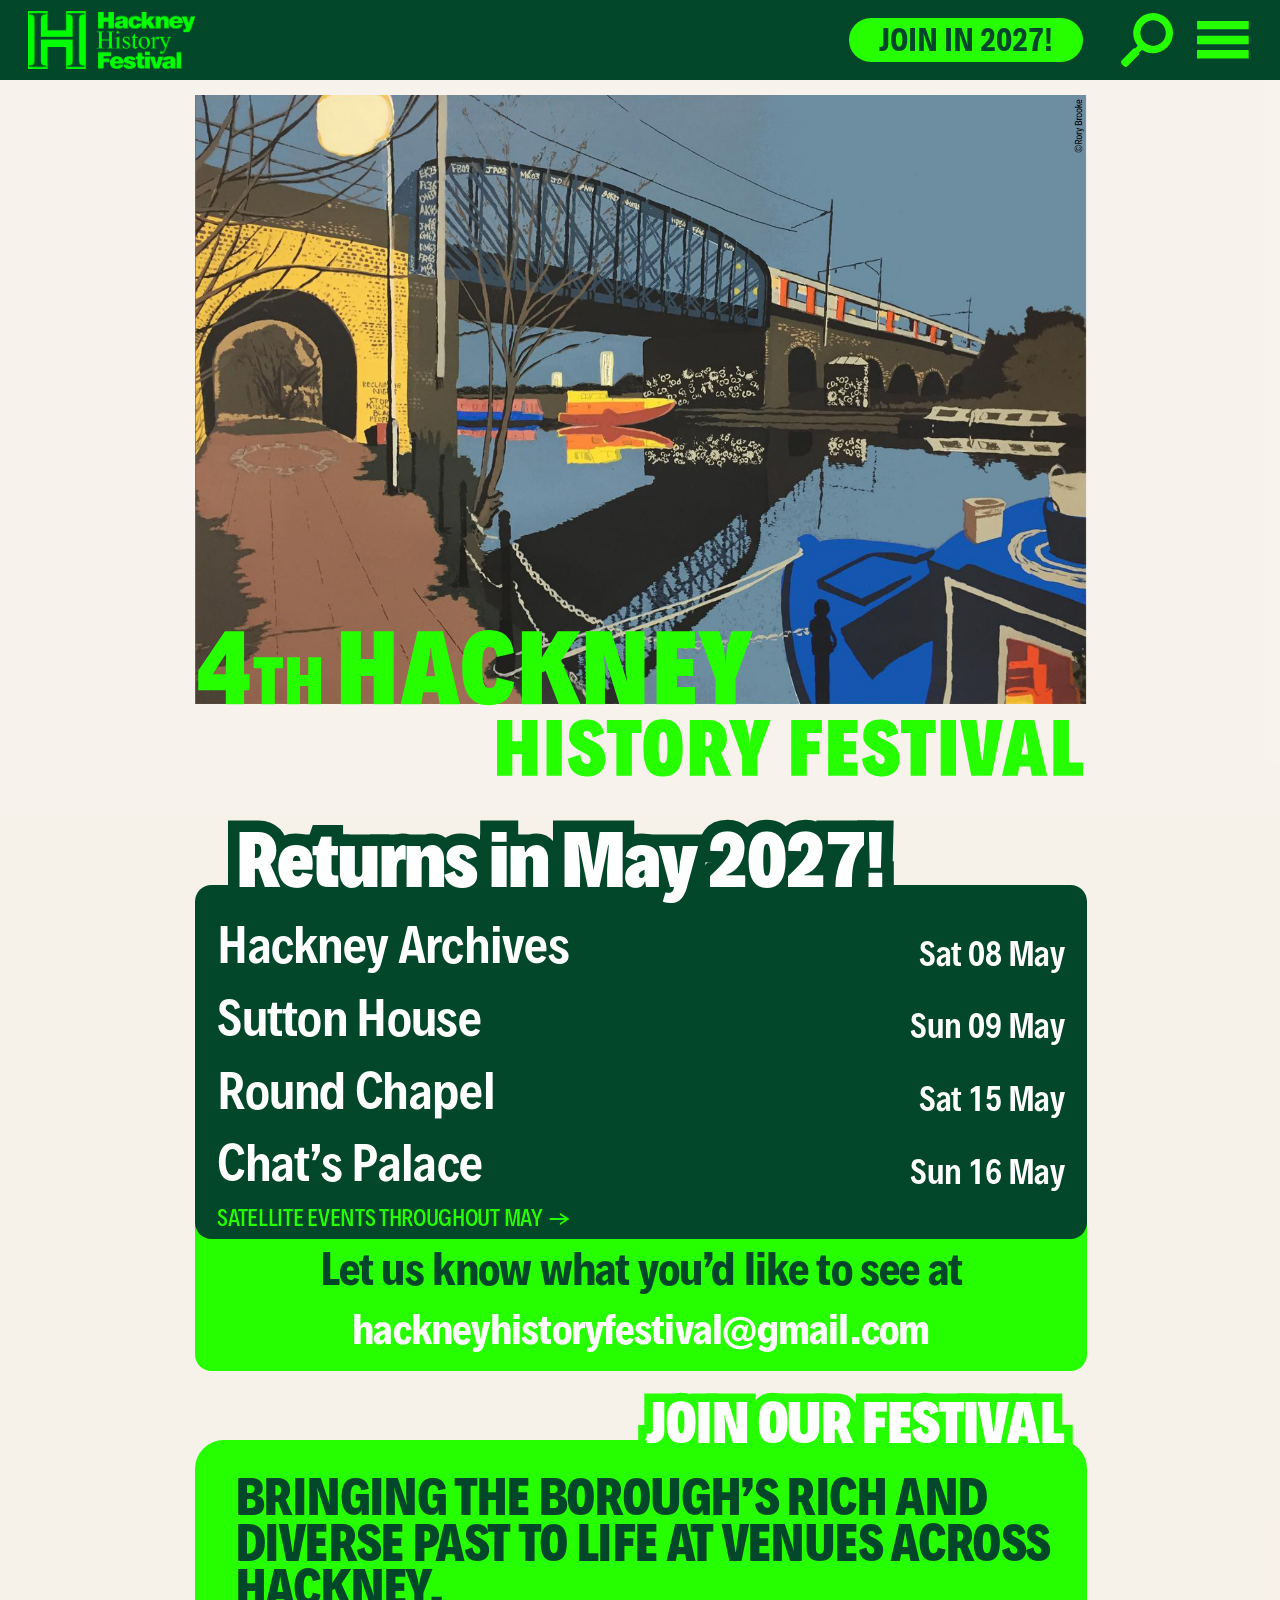
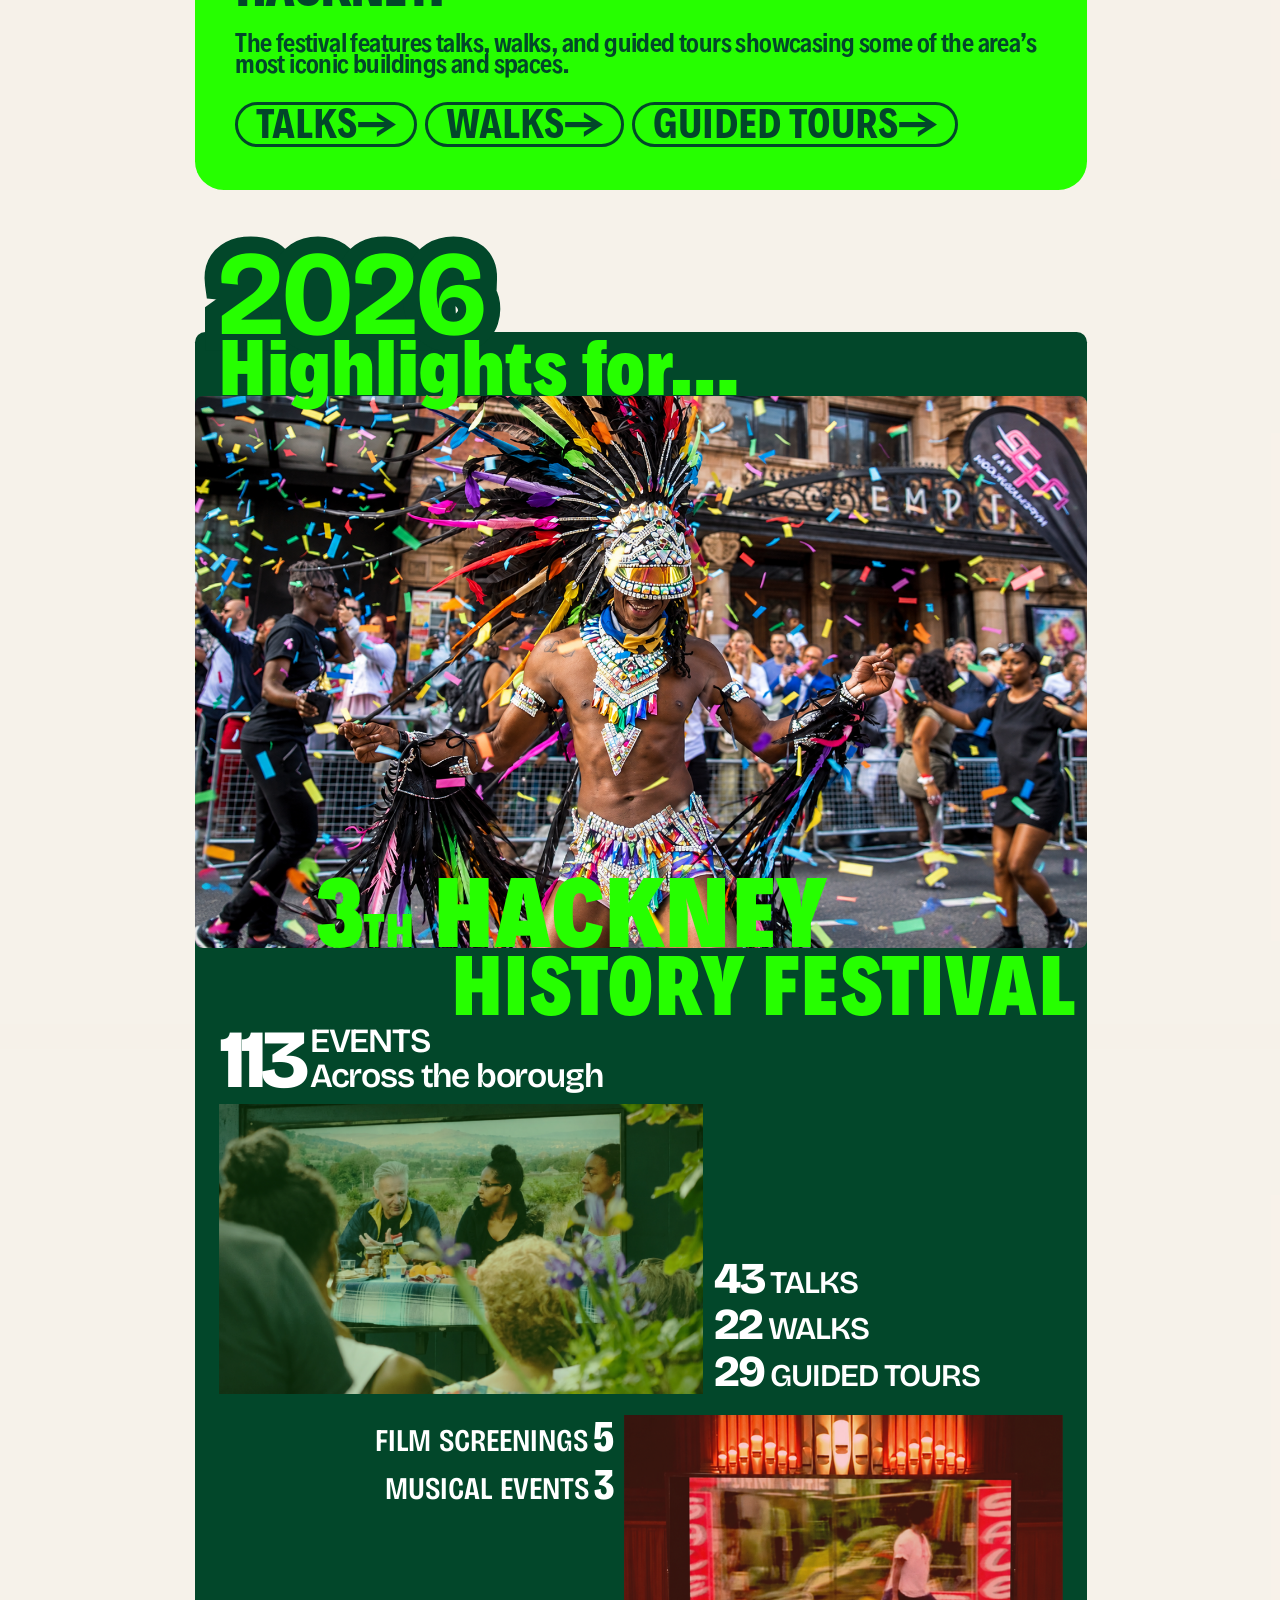
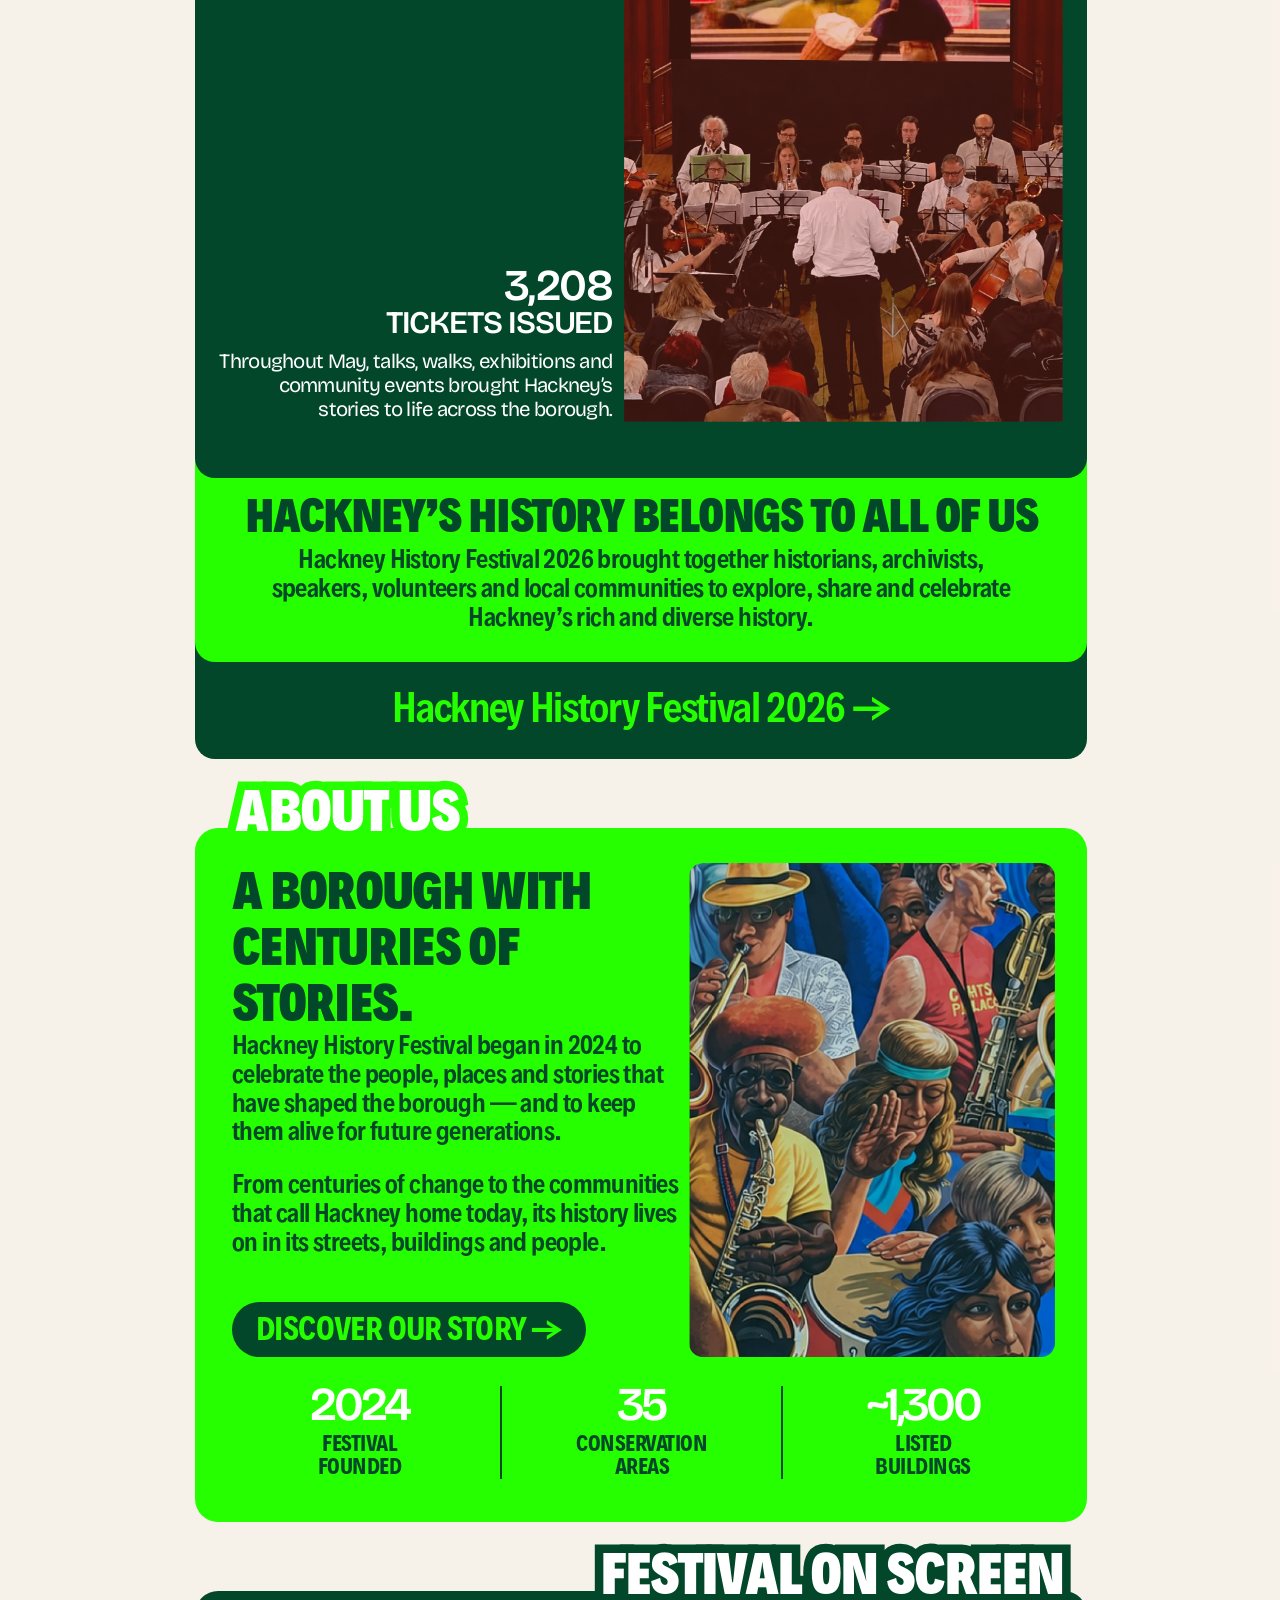
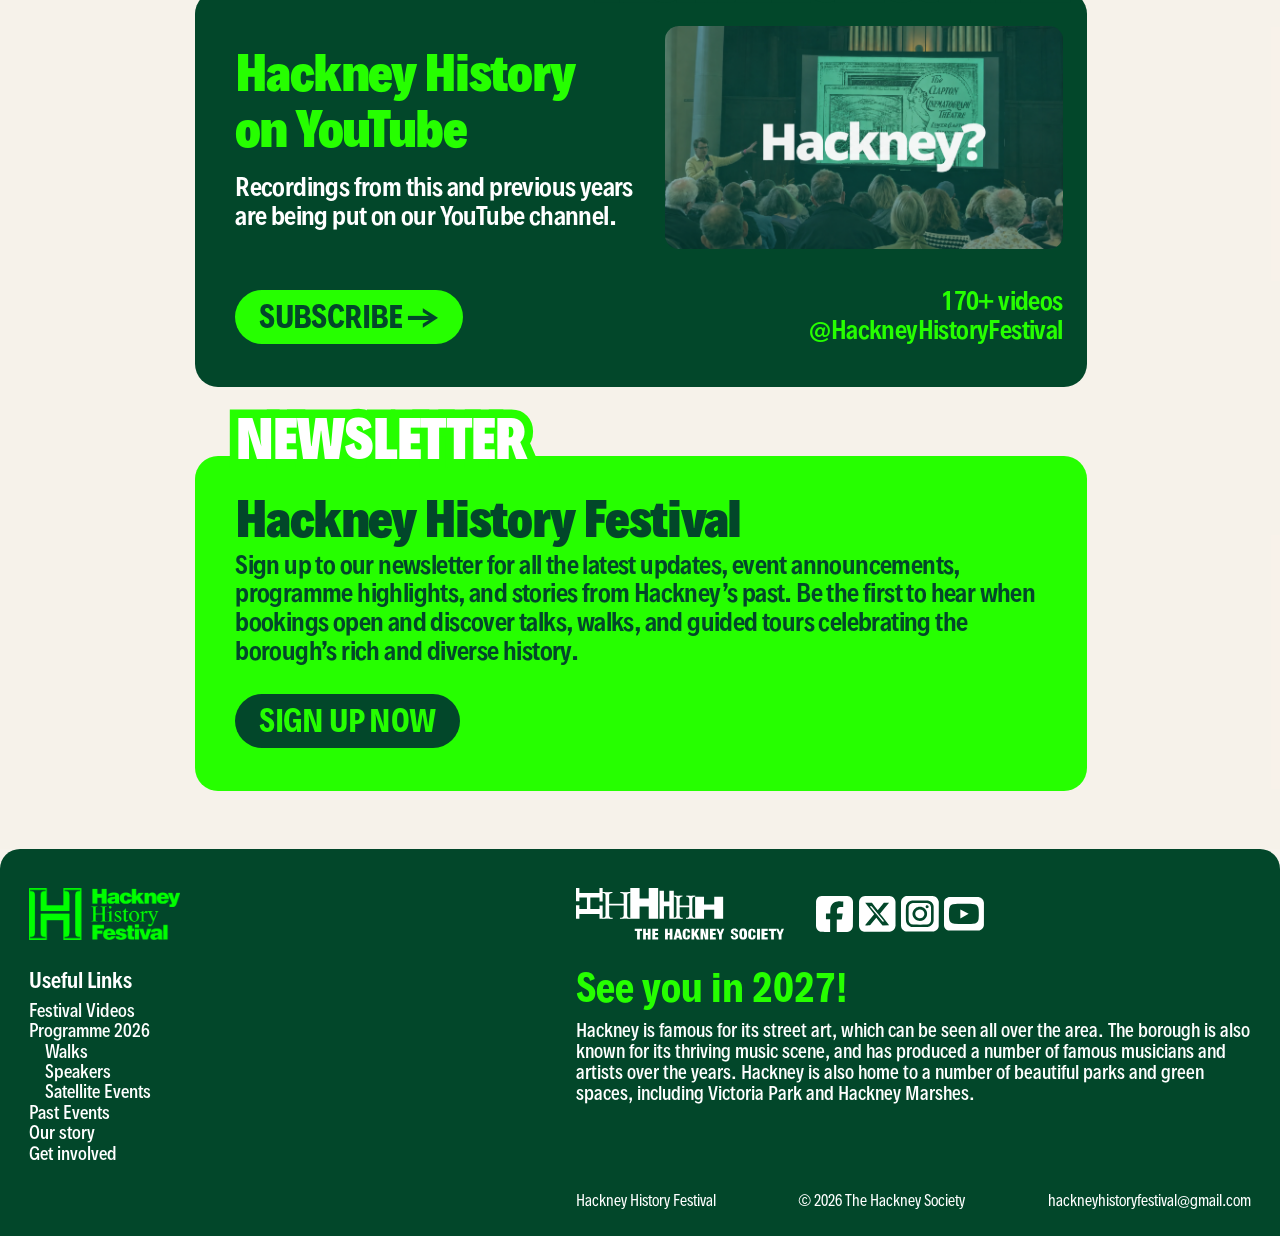
==== page/index.html @ 5101a06c "web" ====
<!doctype html>
<html lang="en-GB">
  <head>
    <meta charset="UTF-8">
    <meta name="viewport" content="width=device-width, initial-scale=1.0">
    <link rel="icon" type="image/png" href="../icon/LOGO.png?v=1">
    <meta name="description" content="The Hackney History Festival.">
    <title>Hackney History Festival</title>
    <link rel="stylesheet" href="../css/fonts.css">
    <link rel="stylesheet" href="index.css">
    <script src="index.js" defer></script>
  </head>
  <body class="home-page">
    <a class="skip-link" href="#main-content">Skip to main content</a>

    <div class="site-shell">
      <header class="site-header" aria-label="Site header">
        <a class="brand" href="index.html" aria-label="Hackney History Festival home">
          <img
            src="../icon/History-festival.png"
            width="1447"
            height="501"
            alt="Hackney History Festival"
          >
        </a>

        <div class="header-actions">
          <button class="join-button" type="button">JOIN IN 2027!</button>

          <button
            class="icon-button search-button"
            type="button"
            aria-label="Search coming soon"
            disabled
          >
            <img src="../icon/search.svg" width="96" height="99" alt="">
          </button>

          <button
            class="icon-button menu-button"
            type="button"
            aria-label="Open menu"
            aria-controls="menu-panel"
            aria-expanded="false"
            data-open-panel="menu-panel"
          >
            <img
              data-menu-icon
              data-closed-src="../icon/hamburger.svg"
              data-open-src="../icon/close.svg"
              src="../icon/hamburger.svg"
              width="97"
              height="70"
              alt=""
            >
          </button>
        </div>
      </header>

      <main id="main-content">
        <section class="hero" aria-label="4th Hackney History Festival">
          <h1 class="visually-hidden">4th Hackney History Festival</h1>
          <div class="hero-artwork" aria-hidden="true">
            <img
              class="hero-artwork-image"
              src="../img/homepage.png"
              width="1766"
              height="1207"
              alt=""
            >
            <img
              class="hero-artwork-title"
              src="../img/home-hero-title.svg"
              width="1377"
              height="228"
              alt=""
            >
          </div>
        </section>

        <section class="festival-dates" aria-labelledby="festival-dates-heading">
          <h2 class="festival-dates-heading content-card" id="festival-dates-heading">
            <span class="festival-type-layer">
              <span class="festival-type-outline" aria-hidden="true">Returns in May 2027!</span>
              <span class="festival-type-foreground">Returns in May 2027!</span>
            </span>
          </h2>

          <div class="festival-dates-panel content-card">
            <div class="festival-dates-content">
              <div class="festival-date-row">
                <h3>Hackney Archives</h3>
                <time datetime="2027-05-08">Sat 08 May</time>
              </div>
              <div class="festival-date-row">
                <h3>Sutton House</h3>
                <time datetime="2027-05-09">Sun 09 May</time>
              </div>
              <div class="festival-date-row">
                <h3>Round Chapel</h3>
                <time datetime="2027-05-15">Sat 15 May</time>
              </div>
              <div class="festival-date-row">
                <h3>Chat’s Palace</h3>
                <time datetime="2027-05-16">Sun 16 May</time>
              </div>
              <p class="festival-satellite-events">
                <span>SATELLITE EVENTS THROUGHOUT MAY</span>
                <span aria-hidden="true">→</span>
              </p>
            </div>
          </div>
        </section>

        <section class="contact-section" aria-label="Contact the festival team">
          <div class="contact-card content-card">
            <p class="contact-card-message">Let us know what you’d like to see at</p>
            <a class="contact-card-email" href="mailto:hackneyhistoryfestival@gmail.com">
              hackneyhistoryfestival@gmail.com
            </a>
          </div>

          <section class="join-festival" aria-labelledby="join-festival-heading">
            <div class="join-festival-card content-card">
              <h2 class="join-festival-tab" id="join-festival-heading">JOIN OUR FESTIVAL</h2>

              <div class="join-festival-content">
                <p class="join-festival-headline">
                  Bringing the borough’s rich and diverse past to life at venues across Hackney.
                </p>
                <p class="join-festival-copy">
                  The festival features talks, walks, and guided tours showcasing some of the area’s most iconic buildings and spaces.
                </p>
                <nav class="join-festival-actions" aria-label="Festival activities">
                  <a href="#festival-dates-heading">Talks <span aria-hidden="true">→</span></a>
                  <a href="#festival-dates-heading">Walks <span aria-hidden="true">→</span></a>
                  <a href="#festival-dates-heading">Guided tours <span aria-hidden="true">→</span></a>
                </nav>
              </div>
            </div>
          </section>

          <div class="hhf-2026-surface content-card" id="festival-2026-highlights">
            <div class="hhf-2026-composition">
              <div class="hhf-2026-heading" aria-label="2026 Highlights for…">
                <p class="hhf-2026-year">
                  <span class="hhf-2026-year-outline" aria-hidden="true">2026</span>
                  <span class="hhf-2026-year-fill">2026</span>
                </p>
                <p class="hhf-2026-kicker">Highlights for…</p>
              </div>

              <figure class="hhf-2026-figure">
                <img
                  class="hhf-2026-image"
                  src="../img/HHF2026img.png"
                  width="1594"
                  height="987"
                  alt="Carnival performer at the 2026 Hackney History Festival"
                >
                <figcaption class="hhf-2026-festival-title">
                  <span class="hhf-2026-festival-line-one">3<sup>TH</sup> HACKNEY</span>
                  <span class="hhf-2026-festival-line-two">HISTORY FESTIVAL</span>
                </figcaption>
              </figure>
            </div>
          </div>
        </section>

        <section class="festival-recap" aria-label="2026 festival recap">
          <div class="recap-frame">
            <div class="recap-panel">
              <div class="recap-overview" aria-label="113 events across the borough">
                <p class="recap-event-count">113</p>
                <div class="recap-overview-copy">
                  <p>EVENTS</p>
                  <p>Across the borough</p>
                </div>
              </div>

              <div class="recap-landscape-layout">
                <figure class="recap-photo recap-photo--landscape">
                  <img
                    src="../img/evnet202601.png"
                    width="1472"
                    height="883"
                    alt="People gathered around a table during the 2026 Hackney History Festival"
                  >
                </figure>

                <div class="recap-programme-stats" aria-label="2026 programme statistics">
                  <p class="recap-programme-stat"><span class="recap-stat-number">43</span> <span class="recap-stat-label">TALKS</span></p>
                  <p class="recap-programme-stat"><span class="recap-stat-number">22</span> <span class="recap-stat-label">WALKS</span></p>
                  <p class="recap-programme-stat"><span class="recap-stat-number">29</span> <span class="recap-stat-label">GUIDED TOURS</span></p>
                </div>
              </div>

              <div class="recap-portrait-layout">
                <div class="recap-portrait-aside">
                  <div class="recap-media-stats" aria-label="2026 film and music statistics">
                    <p><span class="recap-stat-label">FILM SCREENINGS</span><span class="recap-stat-number">5</span> </p>
                    <p><span class="recap-stat-label">MUSICAL EVENTS</span><span class="recap-stat-number">3</span> </p>
                  </div>

                  <div class="recap-portrait-details">
                    <div class="recap-ticket-stat" aria-label="3,208 tickets issued">
                      <p class="recap-ticket-count">3,208</p>
                      <p class="recap-ticket-label">TICKETS ISSUED</p>
                    </div>
                    <p class="recap-side-copy">
                      Throughout May, talks, walks, exhibitions and community events brought Hackney’s
                      stories to life across the borough.
                    </p>
                  </div>
                </div>

                <figure class="recap-photo recap-photo--portrait">
                  <img
                    src="../img/evnet202602.png"
                    width="1406"
                    height="1941"
                    alt="Musicians performing beneath a projected film during the 2026 festival"
                  >
                </figure>
              </div>
            </div>

            <div class="recap-copy">
              <p class="recap-signoff">HACKNEY’S HISTORY BELONGS TO ALL OF US</p>
              <p>
                Hackney History Festival 2026 brought together historians, archivists, speakers,
                volunteers and local communities to explore, share and celebrate Hackney’s rich and
                diverse history.
              </p>
            </div>

            <section class="recap-follow-up" aria-label="Learn more about Hackney History Festival 2026">
              <p>Hackney History Festival 2026 <span aria-hidden="true">→</span></p>
            </section>
          </div>
        </section>

        <section class="about-us-section" aria-labelledby="about-us-heading">
          <div class="about-us-card content-card">
            <h2 class="about-us-tab card-tab" id="about-us-heading">
              <span class="about-us-type-layer card-tab-layer">
                <span class="about-us-type-outline card-tab-outline" aria-hidden="true">ABOUT US</span>
                <span class="about-us-type-fill" aria-hidden="true">ABOUT US</span>
                <span class="about-us-type-foreground card-tab-foreground">ABOUT US</span>
              </span>
            </h2>

            <div class="about-us-copy">
              <h3>A borough with<br>centuries of<br>stories.</h3>
              <div class="about-us-description">
                <p>
                  Hackney History Festival began in 2024 to celebrate the people, places and stories
                  that have shaped the borough — and to keep them alive for future generations.
                </p>
                <p>
                  From centuries of change to the communities that call Hackney home today, its
                  history lives on in its streets, buildings and people.
                </p>
              </div>
              <a class="about-us-link" href="our-story.html">
                Discover our story <span aria-hidden="true">→</span>
              </a>
            </div>

            <img
              class="about-us-image"
              src="../img/aboutus.png"
              width="604"
              height="906"
              alt="People and musicians who reflect Hackney's communities"
            >

            <dl class="about-us-stats">
              <div class="about-us-stat">
                <dt>2024</dt>
                <dd>Festival<br>founded</dd>
              </div>
              <div class="about-us-stat">
                <dt>35</dt>
                <dd>Conservation<br>areas</dd>
              </div>
              <div class="about-us-stat">
                <dt>~1,300</dt>
                <dd>Listed<br>buildings</dd>
              </div>
            </dl>
          </div>
        </section>

        <section class="festival-on-screen-section" aria-labelledby="festival-on-screen-heading">
          <div class="festival-on-screen-card content-card">
            <h2 class="festival-on-screen-tab" id="festival-on-screen-heading">
              <span class="festival-on-screen-type-layer">
                <span class="festival-on-screen-type-outline" aria-hidden="true">FESTIVAL ON SCREEN</span>
                <span class="festival-on-screen-type-foreground">FESTIVAL ON SCREEN</span>
              </span>
            </h2>

            <div class="festival-on-screen-copy">
              <h3>Hackney History<br>on YouTube</h3>
              <p>Recordings from this and previous years are being put on our YouTube channel.</p>
            </div>

            <a
              class="festival-on-screen-subscribe"
              href="https://www.youtube.com/@HackneyHistoryFestival"
              target="_blank"
              rel="noopener"
            >SUBSCRIBE <span aria-hidden="true">→</span></a>

            <img
              class="festival-on-screen-image"
              src="../img/youtube.png"
              width="1671"
              height="941"
              alt="Audience watching a Hackney history talk on screen"
            >
            <p class="festival-on-screen-video-count">170+ videos<br>@HackneyHistoryFestival</p>
          </div>
        </section>

        <section class="newsletter-section" aria-labelledby="newsletter-heading">
          <div class="newsletter-card content-card">
            <h2 class="card-tab" id="newsletter-heading">
              <span class="card-tab-layer">
                <span class="card-tab-outline" aria-hidden="true">NEWSLETTER</span>
                <span class="card-tab-foreground">NEWSLETTER</span>
              </span>
            </h2>

            <div class="newsletter-content">
              <h3>Hackney History Festival</h3>
              <p>
                Sign up to our newsletter for all the latest updates, event announcements,
                programme highlights, and stories from Hackney’s past. Be the first to hear when
                bookings open and discover talks, walks, and guided tours celebrating the borough’s
                rich and diverse history.
              </p>
              <button class="newsletter-signup" type="button"><span>sign up now</span></button>
            </div>
          </div>
        </section>
      </main>

      <footer class="site-footer" aria-label="Hackney History Festival footer">
        <div class="site-footer-content">
          <div class="footer-left-column">
            <img
              class="footer-festival-logo"
              src="../icon/History-festival.png"
              width="1447"
              height="501"
              alt="Hackney History Festival"
            >

            <section class="footer-useful-links" aria-labelledby="useful-links-heading">
              <h2 id="useful-links-heading">Useful Links</h2>
              <ul>
                <li class="footer-useful-links__secondary">Festival Videos</li>
                <li class="footer-useful-links__programme">Programme 2026</li>
                <li class="footer-useful-links__nested">Walks</li>
                <li class="footer-useful-links__nested">Speakers</li>
                <li class="footer-useful-links__nested">Satellite Events</li>
                <li class="footer-useful-links__secondary">Past Events</li>
                <li class="footer-useful-links__secondary"><a href="our-story.html">Our story</a></li>
                <li class="footer-useful-links__secondary"><a href="get-involved.html">Get involved</a></li>
              </ul>
            </section>
          </div>

          <div class="footer-main-column">
            <section class="footer-farewell" aria-labelledby="footer-see-you-heading">
              <h2 class="footer-see-you-message" id="footer-see-you-heading">See you in 2027!</h2>

              <p class="footer-description">
                Hackney is famous for its street art, which can be seen all over the area. The borough
                is also known for its thriving music scene, and has produced a number of famous
                musicians and artists over the years. Hackney is also home to a number of beautiful
                parks and green spaces, including Victoria Park and Hackney Marshes.
              </p>
            </section>

            <div class="footer-meta">
              <span>Hackney History Festival</span>
              <span>© 2026 The Hackney Society</span>
              <span>hackneyhistoryfestival@gmail.com</span>
            </div>

            <div class="footer-partners">
              <a href="https://www.hackneysociety.org/" target="_blank" rel="noopener noreferrer">
                <img
                  class="footer-society-logo"
                  src="../icon/hackney-society-logo.svg"
                  width="400"
                  height="100"
                  alt="The Hackney Society"
                >
              </a>

              <ul class="footer-social-links" aria-label="Social media">
                <li><a href="https://www.facebook.com/people/Hackney-History-Festival/61557135024914/" target="_blank" rel="noopener noreferrer"><img src="../icon/facebook.svg" width="75" height="72" alt="Facebook"></a></li>
                <li><a href="https://x.com/HackneyHistFest" target="_blank" rel="noopener noreferrer"><img src="../icon/x.svg" width="77" height="74" alt="X"></a></li>
                <li><a href="https://www.instagram.com/hackneyhistoryfest/" target="_blank" rel="noopener noreferrer"><img src="../icon/instagram.svg" width="77" height="75" alt="Instagram"></a></li>
                <li><a href="https://www.youtube.com/@HackneyHistoryFestival" target="_blank" rel="noopener noreferrer"><img src="../icon/youtube.svg" width="86" height="75" alt="YouTube"></a></li>
              </ul>
            </div>
          </div>
        </div>
      </footer>
    </div>

    <div class="menu-backdrop" aria-hidden="true"></div>

    <nav class="panel menu-panel" id="menu-panel" aria-label="Primary navigation" hidden>
      <div class="menu-navigation">
        <div class="menu-primary-links">
          <button class="menu-section-title" type="button">HISTORY FESTIVAL</button>
          <div class="menu-primary-items">
            <a href="festival-2026.html">Festival 2026</a>
            <div class="menu-programme-links">
              <a href="main-programme.html">Main Programme</a>
              <a href="satellite-events.html">Satellite Events</a>
              <a href="walks.html">Walks</a>
              <a href="speakers.html">Speakers</a>
            </div>
            <button type="button">Festival Videos</button>
            <button type="button">Past Events</button>
          </div>
        </div>

        <div class="menu-secondary-links">
          <a href="our-story.html">OUR STORY</a>
          <a href="get-involved.html">GET INVOLVED</a>
        </div>
      </div>

      <div class="menu-footer">
        <a href="https://www.hackneysociety.org/" target="_blank" rel="noopener noreferrer">
          <img
            class="hackney-society-logo"
            src="../icon/hackney-society-logo.svg"
            width="400"
            height="100"
            alt="The Hackney Society"
          >
        </a>

        <div class="menu-social-links" aria-label="Social media">
          <a class="social-button" href="https://www.facebook.com/people/Hackney-History-Festival/61557135024914/" target="_blank" rel="noopener noreferrer" aria-label="Facebook">
            <img class="social-facebook" src="../icon/facebook.svg" width="75" height="72" alt="">
          </a>
          <a class="social-button" href="https://x.com/HackneyHistFest" target="_blank" rel="noopener noreferrer" aria-label="X">
            <img class="social-x" src="../icon/x.svg" width="77" height="74" alt="">
          </a>
          <a class="social-button" href="https://www.instagram.com/hackneyhistoryfest/" target="_blank" rel="noopener noreferrer" aria-label="Instagram">
            <img class="social-instagram" src="../icon/instagram.svg" width="77" height="75" alt="">
          </a>
          <a class="social-button" href="https://www.youtube.com/@HackneyHistoryFestival" target="_blank" rel="noopener noreferrer" aria-label="YouTube">
            <img class="social-youtube" src="../icon/youtube.svg" width="86" height="75" alt="">
          </a>
        </div>
      </div>
    </nav>
  </body>
</html>
---- css/fonts.css ----
@import url("https://fonts.googleapis.com/css2?family=Bricolage+Grotesque:opsz,wdth,wght@12..96,75..100,200..800&display=swap");

/* Decalotype — SIL Open Font License */
@font-face {
  font-family: "Decalotype";
  src: url("../Decalotype/WEB/Decalotype-Light.woff2") format("woff2");
  font-weight: 300;
  font-style: normal;
  font-display: swap;
}

@font-face {
  font-family: "Decalotype";
  src: url("../Decalotype/WEB/Decalotype-Regular.woff2") format("woff2");
  font-weight: 400;
  font-style: normal;
  font-display: swap;
}

@font-face {
  font-family: "Decalotype";
  src: url("../Decalotype/WEB/Decalotype-Medium.woff2") format("woff2");
  font-weight: 500;
  font-style: normal;
  font-display: swap;
}

@font-face {
  font-family: "Decalotype";
  src: url("../Decalotype/WEB/Decalotype-SemiBold.woff2") format("woff2");
  font-weight: 600;
  font-style: normal;
  font-display: swap;
}

@font-face {
  font-family: "Decalotype";
  src: url("../Decalotype/WEB/Decalotype-Bold.woff2") format("woff2");
  font-weight: 700;
  font-style: normal;
  font-display: swap;
}

@font-face {
  font-family: "Decalotype";
  src: url("../Decalotype/WEB/Decalotype-ExtraBold.woff2") format("woff2");
  font-weight: 800;
  font-style: normal;
  font-display: swap;
}

@font-face {
  font-family: "Decalotype";
  src: url("../Decalotype/WEB/Decalotype-Black.woff2") format("woff2");
  font-weight: 900;
  font-style: normal;
  font-display: swap;
}

@font-face {
  font-family: "Decalotype";
  src: url("../Decalotype/WEB/Decalotype-LightItalic.woff2") format("woff2");
  font-weight: 300;
  font-style: italic;
  font-display: swap;
}

@font-face {
  font-family: "Decalotype";
  src: url("../Decalotype/WEB/Decalotype-Italic.woff2") format("woff2");
  font-weight: 400;
  font-style: italic;
  font-display: swap;
}

@font-face {
  font-family: "Decalotype";
  src: url("../Decalotype/WEB/Decalotype-MediumItalic.woff2") format("woff2");
  font-weight: 500;
  font-style: italic;
  font-display: swap;
}

@font-face {
  font-family: "Decalotype";
  src: url("../Decalotype/WEB/Decalotype-SemiBoldItalic.woff2") format("woff2");
  font-weight: 600;
  font-style: italic;
  font-display: swap;
}

@font-face {
  font-family: "Decalotype";
  src: url("../Decalotype/WEB/Decalotype-BoldItalic.woff2") format("woff2");
  font-weight: 700;
  font-style: italic;
  font-display: swap;
}

@font-face {
  font-family: "Decalotype";
  src: url("../Decalotype/WEB/Decalotype-ExtraBoldItalic.woff2") format("woff2");
  font-weight: 800;
  font-style: italic;
  font-display: swap;
}

@font-face {
  font-family: "Decalotype";
  src: url("../Decalotype/WEB/Decalotype-BlackItalic.woff2") format("woff2");
  font-weight: 900;
  font-style: italic;
  font-display: swap;
}
---- page/index.css ----
/* Foundations */
:root {
  --festival-green: #26ff00;
  --festival-forest: #02472a;
  --page-white: #ffffff;
  --page-canvas: rgb(247 241 232 / 58%);
  --header-height: 80px;
  --header-inline-start: 28px;
  --hero-title-edge-gap: 3px;
  --card-corner-radius: 16.5px;
  /* Canonical values for the reusable feature-card family: Join, About,
     Festival on Screen and Newsletter. Use a documented exception only for
     a deliberately special composition. */
  --standard-card-inline-start: 4.5cqw;
  --standard-card-inline-end: 2.7cqw;
  --standard-card-content-block-start: 3.9cqw;
  --standard-card-content-block-end: 4.8cqw;
  --standard-card-tab-overlap: 0.585cqw;
  --standard-card-tab-size: 5.809cqw;
  --standard-card-tab-line-height: 0.84;
  --standard-card-tab-letter-spacing: -0.04em;
  --standard-card-tab-stroke: 0.33em;
  --standard-card-heading-size: 5.2614cqw;
  --standard-card-heading-line-height: 1.197;
  --standard-card-heading-letter-spacing: -0.035em;
  --standard-card-body-size: 2.6859cqw;
  --standard-card-body-line-height: 1.2;
  --standard-card-body-letter-spacing: -0.025em;
  --standard-card-heading-body-gap: 0.405cqw;
  --standard-card-button-block-padding: 1.4265cqw;
  --standard-card-button-inline-padding: 2.7cqw;
  --standard-card-button-size: 3.3cqw;
  font-family: "Decalotype", Arial, sans-serif;
  font-synthesis: none;
}

*,
*::before,
*::after {
  box-sizing: border-box;
}

/* Keep scrolling available while removing every visible scrollbar. */
html,
body,
* {
  -ms-overflow-style: none;
  scrollbar-width: none;
}

html::-webkit-scrollbar,
body::-webkit-scrollbar,
*::-webkit-scrollbar {
  display: none;
  width: 0;
  height: 0;
}

html {
  min-width: 320px;
  background: var(--page-canvas);
}

body {
  min-width: 320px;
  min-height: 100vh;
  margin: 0;
  color: var(--festival-forest);
  background: transparent;
}

body.panel-open {
  overflow: hidden;
}

button,
input {
  font: inherit;
}

/* Keep the default cursor as an arrow; only real controls advertise a click.
   Text remains selectable with the mouse. */
html,
body,
body *,
body *::before,
body *::after {
  cursor: default;
}

button:not(:disabled),
a[href],
button:not(:disabled) *,
a[href] * {
  cursor: pointer;
}

img,
svg {
  display: block;
  max-width: 100%;
}

.skip-link {
  position: fixed;
  top: 1rem;
  left: 1rem;
  z-index: 1000;
  padding: 0.75rem 1rem;
  color: var(--festival-forest);
  background: var(--festival-green);
  transform: translateY(-200%);
}

.skip-link:focus {
  transform: translateY(0);
}

/* Site shell and header */
.site-shell {
  width: 100%;
  max-width: 1920px;
  min-height: 100vh;
  margin: 0 auto;
  padding-top: var(--header-height);
  overflow: clip;
  background: var(--page-canvas);
}

.site-header {
  position: fixed;
  top: 0;
  left: 50%;
  z-index: 10;
  display: flex;
  align-items: center;
  width: min(100%, 1920px);
  height: var(--header-height);
  padding: 0 31px 0 var(--header-inline-start);
  background: var(--festival-forest);
  transform: translateX(-50%);
}

body.menu-open .site-header {
  z-index: 130;
}

.brand {
  display: block;
  flex: 0 0 auto;
  width: 167px;
}

.brand:focus-visible,
.icon-button:focus-visible,
.join-button:focus-visible,
.menu-primary-links button:focus-visible,
.menu-primary-links a:focus-visible,
.menu-secondary-links button:focus-visible,
.menu-secondary-links a:focus-visible,
.social-button:focus-visible {
  outline: 4px solid var(--page-white);
  outline-offset: 4px;
}

.brand img {
  width: 100%;
  height: auto;
}

.header-actions {
  display: flex;
  align-items: center;
  margin-left: auto;
}

.join-button,
.icon-button {
  flex: 0 0 auto;
  border: 0;
  color: var(--festival-forest);
  background: transparent;
}

.join-button {
  width: 234px;
  height: 43.2px;
  margin-right: 38px;
  border-radius: 999px;
  color: var(--festival-forest);
  background: var(--festival-green);
  font-size: 28.8px;
  font-weight: 700;
  line-height: 1;
  white-space: nowrap;
}

.join-button:hover {
  color: var(--festival-green);
  background: var(--page-white);
}

.icon-button {
  display: grid;
  place-items: center;
  padding: 0;
}

.search-button {
  width: 52px;
  margin-right: 24px;
}

.menu-button {
  width: 52px;
}

.search-button img,
.menu-button img {
  width: 100%;
  height: auto;
}

.icon-button:hover img {
  filter: brightness(0) invert(1);
}

/* Hero */
.hero {
  --hero-inline-end: clamp(16px, 2.083333vw, 40px);
  --hero-top-gap: 15px;
  position: relative;
  box-sizing: content-box;
  container-type: inline-size;
  display: grid;
  width: calc(100% - var(--header-inline-start) - var(--hero-inline-end));
  margin-inline: var(--header-inline-start) var(--hero-inline-end);
  padding-top: var(--hero-top-gap);
  padding-bottom: 0;
  /* On tall screens, let the content after the artwork follow it immediately. */
  place-items: start;
}

.hero-artwork {
  position: relative;
  width: var(--hero-artwork-width, 100%);
  aspect-ratio: 2099 / 1164;
}

.hero-artwork-image,
.hero-artwork-title {
  position: absolute;
  display: block;
  height: auto;
  max-width: none;
}

.hero-artwork-image {
  top: 0;
  left: 0;
  width: 72.7966%;
}

.hero-artwork-title {
  top: var(--hero-title-top, 0px);
  left: var(--hero-title-offset, 0px);
  width: var(--hero-title-width, 58%);
}

/* Desktop: title is centred inside the image, with a 3px edge clearance. */
@media (min-width: 1201px) {
  .hero {
    place-items: start center;
    padding-bottom: calc(var(--hero-top-gap) + var(--hero-title-overflow, 0px));
  }

  .hero-artwork-image {
    left: 50%;
    transform: translateX(-50%);
  }

  .hero-artwork-title {
    left: 50%;
    width: var(--hero-title-width, 72.7966%);
    transform: translateX(-50%);
  }

  .festival-dates .festival-dates-heading {
    box-sizing: border-box;
    margin-top: 24px;
    padding: 0;
  }

  .festival-dates .festival-dates-panel {
    box-sizing: border-box;
    padding-inline: 0;
  }

  .festival-dates-panel .festival-date-row {
    width: 100%;
    margin-inline: 0;
    align-items: end;
  }

  .festival-dates-panel .festival-date-row h3,
  .festival-dates-panel .festival-date-row time {
    font-size: 3.5076cqw;
    font-weight: 600;
  }

  .festival-dates-panel .festival-date-row h3 {
    font-size: 5.2614cqw;
  }

  .festival-dates-panel .festival-date-row time {
    justify-self: end;
    text-align: end;
  }

  .festival-dates-panel .festival-satellite-events {
    width: 100%;
    margin-inline: 0;
  }
}

@media (min-width: 701px) and (max-width: 1200px) {
  .festival-dates-panel .festival-date-row {
    align-items: end;
  }

  .festival-dates-panel .festival-date-row h3 {
    font-size: 5.2614cqw;
  }

  .festival-dates-panel .festival-date-row time {
    font-size: 3.5076cqw;
  }
}

/* Tablet and phone: the title is centred with a 3px inset from the image
   edges, while its first line stays on the image bottom. */
@media (max-width: 1200px) {
  .hero {
    width: calc(100% - var(--header-inline-start) - var(--header-inline-start));
    margin-inline: var(--header-inline-start);
  }

  .hero-artwork {
    width: 100%;
    /* 1207/1766 image height + the title's lower half + 15px clearance. */
    height: calc(76.5550cqw + var(--hero-top-gap));
    aspect-ratio: auto;
  }

  .hero-artwork-image {
    left: 0;
    width: 100%;
    transform: none;
  }

  .hero-artwork-title {
    /* Align the visible first-line baseline with the image bottom. */
    top: calc(59.9972cqw + 0.501px);
    left: 50%;
    width: calc(100% - (var(--hero-title-edge-gap) * 2));
    transform: translateX(-50%);
  }
}

/* Join our Festival */
.join-festival {
  /* Match the shared gap used before the Newsletter card below. */
  padding: clamp(68.4px, 5.4vw, 104.4px) 0 0;
  background: var(--page-canvas);
}

.join-festival-card {
  --card-inline-start: var(--standard-card-inline-start);
  --card-inline-end: var(--standard-card-inline-end);
  container-type: inline-size;
  position: relative;
  padding: 0;
  overflow: visible;
  border-radius: clamp(16px, 2.2418vw, 33px);
  background: var(--festival-green);
}

.join-festival-tab {
  position: absolute;
  right: var(--standard-card-inline-end);
  bottom: calc(100% - var(--standard-card-tab-overlap));
  z-index: 1;
  margin: 0;
  color: var(--page-white);
  font-family: "Decalotype", Arial, sans-serif;
  font-size: var(--standard-card-tab-size);
  font-weight: 900;
  line-height: var(--standard-card-tab-line-height);
  letter-spacing: var(--standard-card-tab-letter-spacing);
  white-space: nowrap;
  -webkit-text-stroke: var(--standard-card-tab-stroke) var(--festival-green);
  paint-order: stroke fill;
}

.join-festival-content {
  display: grid;
  padding: var(--card-content-block-start) var(--card-inline-end)
    var(--card-content-block-end) var(--card-inline-start);
  gap: 2.25cqw;
}

.join-festival-headline,
.join-festival-copy {
  max-width: 100%;
  margin: 0;
  color: var(--festival-forest);
}

.join-festival-headline {
  font-size: var(--standard-card-heading-size);
  font-weight: 800;
  line-height: 0.9756;
  letter-spacing: var(--standard-card-heading-letter-spacing);
  text-transform: uppercase;
}

.join-festival-copy {
  max-width: 100%;
  font-size: var(--standard-card-body-size);
  font-weight: 600;
  line-height: 0.8918;
  letter-spacing: var(--standard-card-body-letter-spacing);
}

.join-festival-actions {
  display: flex;
  flex-wrap: wrap;
  gap: 0.9cqw;
  margin-top: 0.75cqw;
}

.join-festival-actions a {
  display: inline-flex;
  align-items: center;
  justify-content: center;
  width: fit-content;
  min-height: 5.095cqw;
  padding: 0 0.475em;
  border: 0.4076cqw solid var(--festival-forest);
  border-radius: 3.099cqw;
  color: var(--festival-forest);
  font-size: 4.143cqw;
  font-weight: 700;
  line-height: 0.9;
  text-decoration: none;
  text-transform: uppercase;
  white-space: nowrap;
}

.join-festival-actions a:hover {
  border-color: var(--page-white);
  color: var(--festival-green);
  background: var(--page-white);
}

.join-festival-actions a:focus-visible {
  outline: 0.3cqw solid var(--page-white);
  outline-offset: 0.3cqw;
}

/* Festival dates */
.festival-dates {
  background: var(--page-canvas);
}

.festival-dates-heading {
  display: flex;
  align-items: end;
  position: relative;
  z-index: 2;
  container-type: inline-size;
  min-height: clamp(64.8px, 5.3438vw, 102.6px);
  margin: 0;
  padding: 0;
  overflow: visible;
  /* The label shares the same scale and overlap rule as the feature-card tabs. */
  color: var(--page-white);
  transform: none;
}

.festival-dates-heading .festival-type-layer {
  margin-left: 4.5cqw;
  font-size: 7.8618cqw;
  font-weight: 900;
  line-height: 0.84;
  letter-spacing: -0.04em;
  transform: translateY(0.585cqw);
}

.festival-dates-heading .festival-type-outline {
  -webkit-text-stroke: 0.33em var(--festival-forest);
}

.festival-dates-panel {
  container-type: inline-size;
  min-height: clamp(275.4px, 22.6968vw, 435.6px);
  padding: clamp(29.7px, 2.489vw, 47.7px) 0 clamp(9.9px, 0.75vw, 14.4px);
  color: var(--page-white);
  position: relative;
  z-index: 1;
  border-radius: var(--card-corner-radius);
  background: var(--festival-forest);
}

.festival-dates-content {
  display: grid;
  align-content: start;
  padding-inline: 2.5cqw;
  row-gap: clamp(16.2px, 1.3125vw, 25.2px);
}

.festival-date-row {
  display: grid;
  grid-template-columns: minmax(0, 0.9573fr) minmax(0, 1fr);
  align-items: baseline;
}

.festival-date-row h3,
.festival-date-row time {
  margin: 0;
  color: inherit;
  font-size: clamp(34.2px, 3.2485vw, 62.1px);
  font-weight: 700;
  line-height: 1.1948;
  letter-spacing: -0.015em;
}

.festival-date-row time {
  justify-self: start;
}

/* These are two real text layers: green outline below, white type above. */
.festival-type-layer {
  position: relative;
  z-index: 999;
  display: inline-block;
  isolation: isolate;
}

.festival-type-outline {
  position: absolute;
  inset: 0;
  z-index: 0;
  display: block;
  color: transparent;
  white-space: nowrap;
  -webkit-text-fill-color: transparent;
  -webkit-text-stroke: 0.42em var(--festival-forest);
  paint-order: stroke fill;
  pointer-events: none;
}

.festival-type-foreground {
  position: relative;
  z-index: 1;
  display: block;
  color: var(--page-white);
  white-space: nowrap;
  -webkit-text-fill-color: var(--page-white);
  pointer-events: none;
}

.festival-satellite-events {
  display: flex;
  justify-content: flex-start;
  gap: 0.3em;
  margin: 0;
  color: var(--festival-green);
  font-size: clamp(16.2px, 1.6242vw, 31.05px);
  font-weight: 500;
  line-height: 1;
  letter-spacing: -0.015em;
}

/* Contact and 2026 recap */
.contact-section {
  --recap-intro-bottom-space: clamp(25.2px, 2.8125vw, 54px);
  display: flow-root;
  padding-bottom: 0;
  background: var(--page-canvas);
}

.contact-card {
  container-type: inline-size;
  display: grid;
  grid-template-rows: repeat(2, auto);
  align-content: center;
  justify-items: center;
  width: 100%;
  aspect-ratio: 1472 / 246.6;
  /* Sit behind the rounded lower edge of the dates card. */
  margin: calc(-1 * var(--card-corner-radius)) auto 0;
  padding: 1.3451cqw 2.7174cqw;
  row-gap: 1.9565cqw;
  overflow: hidden;
  border-radius: 0 0 var(--card-corner-radius) var(--card-corner-radius);
  text-align: center;
  background: var(--festival-green);
}

.contact-card-message,
.contact-card-email {
  margin: 0;
  font-size: clamp(25.2px, 5.0676cqw, 74.5956px);
  font-weight: 700;
  line-height: 1.1944;
  letter-spacing: -0.02em;
}

.contact-card-message {
  color: var(--festival-forest);
  /* Nudge the first line down without moving the email or resizing the card. */
  transform: translateY(clamp(4px, 0.5cqw, 8px));
}

.contact-card-email {
  font-size: clamp(23.4px, 4.635cqw, 68.4px);
  color: var(--page-white);
  text-decoration: none;
}

.contact-card-email:hover {
  color: var(--festival-forest);
}

.contact-card-email:focus-visible {
  outline: 4px solid var(--page-white);
  outline-offset: 5px;
}

.hhf-2026-surface {
  container-type: inline-size;
  position: relative;
  margin-top: clamp(32px, 3.33335vw, 64px);
  padding-bottom: var(--recap-intro-bottom-space);
  background: transparent;
}

/* The dark field and every typographic layer are editable HTML/CSS. */
.hhf-2026-surface::before {
  position: absolute;
  z-index: 0;
  inset: 11.0734cqw 0 0;
  content: "";
  background: var(--festival-forest);
  border-radius: 1.1549cqw 1.1549cqw 0 0;
  pointer-events: none;
}

.hhf-2026-composition {
  position: relative;
  z-index: 1;
  aspect-ratio: 1472 / 1288;
}

.hhf-2026-heading {
  position: relative;
  z-index: 2;
  /* Shared inset for the year, its outline and the kicker. */
  left: 2.6cqw;
  margin: 0;
}

.hhf-2026-year,
.hhf-2026-kicker,
.hhf-2026-festival-title {
  margin: 0;
  color: var(--festival-green);
  /* The supplied layout has no tracking adjustment.  Keep the native metrics
     of Bricolage Grotesque and Decalotype so the source widths are preserved. */
  letter-spacing: normal;
}

.hhf-2026-year {
  --hhf-2026-year-stroke: 0.28em;
  position: absolute;
  /* The fluorescent year itself is the positioning reference: its baseline
     sits on the card's top edge.  The forest outline is decoration only. */
  top: -1.07cqw;
  left: 0;
  z-index: 3;
  width: 43.3424cqw;
  height: 11.0734cqw;
  font-family: "Bricolage Grotesque", "Decalotype", Arial, sans-serif;
  font-size: 13.4442cqw;
  font-weight: 700;
  font-style: normal;
  line-height: 1.2;
  isolation: isolate;
}

/* The year is a two-layer lock-up: the solid forest outline belongs behind
   the lime lettering instead of narrowing or colouring the front glyphs. */
.hhf-2026-year-outline,
.hhf-2026-year-fill {
  position: absolute;
  inset: 0;
  display: block;
}

.hhf-2026-year-outline {
  z-index: 0;
  color: transparent;
  -webkit-text-fill-color: transparent;
  -webkit-text-stroke: var(--hhf-2026-year-stroke) var(--festival-forest);
  paint-order: stroke fill;
}

.hhf-2026-year-fill {
  z-index: 1;
  color: var(--festival-green);
}

.hhf-2026-kicker {
  position: absolute;
  /* Keep one normal line gap below the year, while its baseline remains
     precisely on the image's top edge. */
  top: 12.2283cqw;
  left: 0;
  z-index: 3;
  width: 84.3071cqw;
  height: 14.9457cqw;
  font-family: "Decalotype", Arial, sans-serif;
  font-size: 7.8618cqw;
  font-weight: 900;
  font-style: normal;
  line-height: 0.7673;
  white-space: nowrap;
}

.hhf-2026-figure {
  position: absolute;
  top: 18.2613cqw;
  right: 0;
  left: 0;
  z-index: 1;
  height: 61.8899cqw;
  margin: 0;
}

.hhf-2026-image {
  display: block;
  width: 100%;
  height: 100%;
  object-fit: cover;
  border-radius: 0.8832cqw;
}

.hhf-2026-festival-title {
  position: absolute;
  inset: 0;
  z-index: 2;
  font-family: "Decalotype", Arial, sans-serif;
  font-size: 9.8273cqw;
  font-weight: 900;
  font-style: normal;
  line-height: 0.7673;
}

.hhf-2026-festival-line-one,
.hhf-2026-festival-line-two {
  position: absolute;
  display: block;
  white-space: nowrap;
}

.hhf-2026-festival-line-one {
  bottom: 0;
  left: 0;
  width: 84.3071%;
  text-align: center;
}

.hhf-2026-festival-line-one sup {
  position: relative;
  /* Keep the small TH on the same bottom baseline as the 3, rather than
     raising it like a conventional superscript. */
  top: 0;
  margin-left: -0.08em;
  font-size: 0.48em;
  vertical-align: baseline;
}

.hhf-2026-festival-line-two {
  top: calc(100% + 1.1549cqw);
  right: 1.1549cqw;
  width: 84.3071%;
  margin: 0;
  /* The second line is intentionally subordinate to “3TH HACKNEY”. */
  font-size: 8.4cqw;
  text-align: right;
}

/* Reuse this class for every future activity or contact card. */
.content-card {
  /* Shared vertical inset for reusable feature cards. The raised title tabs
     intentionally sit outside this content boundary. */
  --card-content-block-start: var(--standard-card-content-block-start);
  --card-content-block-end: var(--standard-card-content-block-end);
  box-sizing: border-box;
  width: 100%;
  margin-right: 0;
  margin-left: 0;
}

@media (min-width: 1201px) {
  .content-card {
    width: var(--content-card-width, 100%);
    margin-right: 0;
    margin-left: var(--content-card-offset, auto);
  }

  /* Desktop only: bring the contact copy and email slightly closer together. */
  .contact-card {
    row-gap: 1.215cqw;
  }
}

.festival-recap {
  position: relative;
  z-index: 1;
  --recap-panel-join: clamp(24px, 2vw, 32px);
  margin-top: calc(-1 * var(--recap-panel-join));
  /* The following section supplies the shared gap between every large card. */
  padding: 0 var(--header-inline-start) 0;
  background: var(--page-canvas);
}

.recap-frame {
  --recap-content-inset: clamp(24px, 2.5cqw, 36px);
  --recap-follow-up-overlap: clamp(84px, 21cqw, 310px);
  container-type: inline-size;
  width: var(--hero-content-width, 100%);
  margin-inline: auto;
}

@media (min-width: 1201px) {
  .recap-frame {
    margin-right: 0;
    margin-left: calc(var(--content-card-offset) - var(--header-inline-start));
  }
}

.recap-panel {
  display: flow-root;
  position: relative;
  /* Keep this upper panel and its rounded lower extension above the lime layer. */
  z-index: 2;
  color: var(--page-white);
  background: var(--festival-forest);
  border-radius: 0;
}

.recap-panel::after {
  position: absolute;
  right: 0;
  bottom: calc(-1 * (4.0761cqw + clamp(18px, 2.2418cqw, 33px)));
  left: 0;
  z-index: 2;
  height: calc(4.0761cqw + clamp(18px, 2.2418cqw, 33px));
  content: "";
  pointer-events: none;
  background: var(--festival-forest);
  border-radius: 0 0 clamp(18px, 2.2418cqw, 33px) clamp(18px, 2.2418cqw, 33px);
}

.recap-overview,
.recap-programme-stat,
.recap-media-stats p,
.recap-ticket-count {
  font-family: "Bricolage Grotesque", "Decalotype", Arial, sans-serif;
}

.recap-overview {
  display: grid;
  grid-template-columns: max-content 1fr;
  column-gap: 0.75cqw;
  align-items: end;
  margin: 0 var(--recap-content-inset);
}

.recap-event-count,
.recap-overview-copy p {
  margin: 0;
  color: var(--page-white);
}

.recap-event-count {
  grid-row: 1;
  align-self: end;
  font-size: clamp(75.6px, 9.2489cqw, 136.8px);
  font-weight: 800;
  line-height: 0.79;
  letter-spacing: -0.06em;
}

.recap-overview-copy {
  display: grid;
  align-content: end;
  gap: 0.1em;
}

.recap-overview-copy p {
  font-size: clamp(27px, 3.8069cqw, 56.7px);
  font-weight: 600;
  line-height: 0.98;
  letter-spacing: -0.035em;
}

.recap-landscape-layout {
  display: grid;
  grid-template-columns: 57.3288% 1fr;
  column-gap: 1.3573%;
  margin: calc(1.1cqw + 2px) var(--recap-content-inset) 0;
}

.recap-photo {
  position: relative;
  align-self: start;
  width: 100%;
  margin: 0;
  overflow: hidden;
}

.recap-photo img {
  display: block;
  width: 100%;
  height: auto;
}

.recap-photo::after {
  position: absolute;
  inset: 0;
  content: "";
  pointer-events: none;
}

.recap-photo--landscape::after {
  background: rgb(0 114 0 / 13%);
}

.recap-photo--portrait::after {
  background: rgb(227 17 34 / 13%);
}

.recap-programme-stats {
  display: grid;
  align-self: end;
  align-content: start;
  justify-items: start;
  gap: 0.3cqw;
  padding-top: 0;
  color: var(--page-white);
  text-align: left;
}

.recap-programme-stat {
  display: flex;
  align-items: baseline;
  gap: 0.16em;
  margin: 0;
  font-size: clamp(28.8px, 3.5462cqw, 52.2px);
  font-weight: 600;
  line-height: 1.06;
  letter-spacing: -0.03em;
  white-space: nowrap;
}

.recap-stat-number {
  display: inline-block;
  margin-right: 0;
  font-size: 1.39em;
  font-weight: 800;
  line-height: 0.8;
  letter-spacing: -0.04em;
  vertical-align: baseline;
}

.recap-programme-stat .recap-stat-number {
  line-height: 1;
}

.recap-portrait-layout {
  display: grid;
  grid-template-columns: 46.6046% 1fr;
  column-gap: 1.3573%;
  margin: 2.4cqw var(--recap-content-inset) 0;
}

.recap-portrait-aside {
  display: flex;
  flex-direction: column;
  justify-content: space-between;
  min-width: 0;
}

.recap-portrait-details {
  display: grid;
  justify-items: end;
  gap: 1.2228cqw;
  color: var(--page-white);
  text-align: right;
}

.recap-media-stats {
  display: grid;
  align-content: start;
  justify-items: end;
  gap: 0.3cqw;
  padding-top: 0;
  color: var(--page-white);
  text-align: right;
}

.recap-media-stats p {
  display: flex;
  align-items: baseline;
  justify-content: flex-end;
  gap: 0.16em;
  margin: 0;
  font-size: clamp(28.8px, 3.5462cqw, 52.2px);
  font-weight: 600;
  line-height: 1.202;
  letter-spacing: 0;
  word-spacing: 0.05em;
  white-space: nowrap;
  font-variation-settings: "wdth" 80;
}

.recap-media-stats .recap-stat-number {
  line-height: 1;
}

.recap-ticket-stat {
  display: grid;
  justify-items: end;
  margin: 0;
  color: var(--page-white);
  text-align: right;
}

.recap-ticket-count,
.recap-ticket-label {
  margin: 0;
}

.recap-ticket-count {
  /* Match the 5 / 3 figures above: 1.39 × the shared stat-label size. */
  font-size: clamp(39.6px, 4.9292cqw, 72.9px);
  font-weight: 600;
  line-height: 0.98;
  letter-spacing: -0.035em;
}

.recap-ticket-label {
  font-family: "Bricolage Grotesque", "Decalotype", Arial, sans-serif;
  /* Match the FILM SCREENINGS / MUSICAL EVENTS text above. */
  font-size: clamp(28.8px, 3.5462cqw, 52.2px);
  font-weight: 600;
  line-height: 1.02;
  letter-spacing: -0.035em;
}

.recap-side-copy {
  max-width: 100%;
  margin: 0;
  color: var(--page-white);
  font-family: "Bricolage Grotesque", "Decalotype", Arial, sans-serif;
  font-size: clamp(19.8px, 2.295cqw, 34.2px);
  font-weight: 400;
  line-height: 1.16;
  letter-spacing: -0.035em;
}

.recap-copy {
  --recap-copy-radius: clamp(18px, 2.2418cqw, 33px);
  --recap-copy-top-offset: 0px;
  display: grid;
  position: relative;
  z-index: 1;
  justify-items: center;
  /* Clear the rounded lower extension of the recap panel before this card's copy begins. */
  margin: clamp(26px, 2.5cqw, 38px) 0 0;
  /* Half the previous clear space before the introductory copy. */
  padding: calc(4.8573cqw + var(--recap-copy-top-offset)) var(--recap-content-inset) 3.3967cqw;
  color: var(--festival-forest);
  background: var(--festival-green);
  border-radius: 0 0 var(--recap-copy-radius) var(--recap-copy-radius);
  text-align: center;
}

.recap-copy p {
  margin: 0;
  font-size: 2.6859cqw;
  font-weight: 600;
  line-height: 1.2;
  letter-spacing: -0.025em;
}

.recap-copy > p:not(.recap-signoff) {
  width: 90%;
}

.recap-copy p + p:not(.recap-signoff) {
  margin-top: 0.405cqw;
}

.recap-copy .recap-signoff {
  margin-top: 0;
  color: var(--festival-forest);
  font-size: 4.75cqw;
  font-weight: 900;
  line-height: 1.197;
  letter-spacing: -0.035em;
}

.recap-follow-up {
  display: grid;
  position: relative;
  z-index: 0;
  min-height: clamp(210px, 29cqw, 428px);
  margin: calc(-1 * var(--recap-follow-up-overlap)) 0 0;
  padding: calc(var(--recap-follow-up-overlap) + clamp(20px, 2.7333cqw, 40px)) var(--recap-content-inset) clamp(22.6667px, 3.2cqw, 46.6667px);
  align-items: end;
  justify-items: center;
  color: var(--festival-green);
  background: var(--festival-forest);
  border-radius: 0 0 clamp(18px, 2.2418cqw, 33px) clamp(18px, 2.2418cqw, 33px);
  text-align: center;
}

.recap-follow-up p {
  margin: 0;
  font-size: clamp(30.6px, 4.23cqw, 62.1px);
  font-weight: 600;
  line-height: 1.18;
  letter-spacing: -0.035em;
}

.recap-follow-up p:hover {
  color: var(--page-white);
}

/* About us */
.about-us-section {
  padding: clamp(68.4px, 5.4vw, 104.4px) 0 0;
  background: var(--page-canvas);
}

.about-us-card {
  /* Use the shared card-title inset. */
  --card-inline-start: var(--standard-card-inline-start);
  --about-content-top: var(--card-content-block-start);
  --about-content-height: 55.37cqw;
  /* Give the standalone statistics row a little more breathing room below
     the aligned text/image row. */
  --about-stats-bottom: var(--card-content-block-end);
  position: relative;
  container-type: inline-size;
  /* Remove half of the statistics row's upper and lower whitespace without
     changing the card's horizontal span. */
  /* The entire text/image/statistics composition keeps its proportions while
     its outer top and bottom insets adopt the shared card values. */
  aspect-ratio: 1472 / 1145.46;
  border-radius: clamp(12px, 1.8vw, 33px);
  color: var(--festival-forest);
  background: var(--festival-green);
}

/*
 * The About Us tab is intentionally built from three identical text shapes:
 * lime outline at the back, a solid lime glyph in the middle, then the white
 * foreground title. Keeping the fill and stroke in separate layers prevents
 * transparent pixels from exposing the white page behind the title.
 */
.about-us-type-fill {
  position: absolute;
  inset: 0;
  z-index: 1;
  display: block;
  color: var(--festival-green);
  -webkit-text-fill-color: var(--festival-green);
  -webkit-text-stroke: 0;
  white-space: nowrap;
  pointer-events: none;
}

.about-us-card .card-tab-foreground {
  z-index: 2;
}

.about-us-copy {
  position: absolute;
  top: var(--about-content-top);
  bottom: calc(100% - var(--about-content-top) - var(--about-content-height));
  left: 4.14cqw;
  width: 50.88cqw;
  display: flex;
  flex-direction: column;
  align-items: flex-start;
}

.about-us-copy h3,
.about-us-description p {
  margin: 0;
}

.about-us-copy h3 {
  color: var(--festival-forest);
  font-size: var(--standard-card-heading-size);
  font-weight: 900;
  line-height: var(--standard-card-heading-line-height);
  letter-spacing: var(--standard-card-heading-letter-spacing);
  text-transform: uppercase;
}

.about-us-description {
  margin-top: 0;
  font-size: var(--standard-card-body-size);
  font-weight: 600;
  line-height: var(--standard-card-body-line-height);
  letter-spacing: var(--standard-card-body-letter-spacing);
}

.about-us-description p + p {
  margin-top: 2.691cqw;
}

.about-us-link,
.festival-on-screen-subscribe,
.newsletter-signup {
  box-sizing: border-box;
  display: inline-flex;
  align-items: center;
  justify-content: center;
  gap: 0.15em;
  width: auto;
  height: auto;
  padding: var(--standard-card-button-block-padding) var(--standard-card-button-inline-padding);
  border-radius: 999px;
  font-family: inherit;
  font-size: var(--standard-card-button-size);
  font-weight: 700;
  line-height: 1;
  letter-spacing: -0.02em;
  white-space: nowrap;
}

.about-us-link {
  margin-top: auto;
  color: var(--festival-green);
  background: var(--festival-forest);
  text-decoration: none;
  text-transform: uppercase;
}

.about-us-link:hover {
  color: var(--festival-forest);
  background: var(--page-white);
}

.about-us-link:focus-visible {
  outline: 4px solid var(--page-white);
  outline-offset: 5px;
}

.about-us-image {
  position: absolute;
  top: var(--about-content-top);
  right: 3.6cqw;
  width: 41.03cqw;
  /* Preserve the established left/right image span while reducing its vertical
     footprint with the card. Cropping, rather than narrowing the image, keeps
     the horizontal grid and its gutter unchanged. */
  height: var(--about-content-height);
  border-radius: 1.576cqw;
  object-fit: cover;
}

.about-us-stats {
  position: absolute;
  right: 2.7cqw;
  bottom: var(--about-stats-bottom);
  left: 2.7cqw;
  display: grid;
  grid-template-columns: repeat(3, minmax(0, 1fr));
  align-items: stretch;
  margin: 0;
}

.about-us-stat {
  display: grid;
  align-content: start;
  justify-items: center;
  min-width: 0;
  margin: 0;
  padding: 0 1cqw;
  text-align: center;
}

.about-us-stat + .about-us-stat {
  border-left: 0.28cqw solid var(--festival-forest);
}

.about-us-stat dt,
.about-us-stat dd {
  margin: 0;
}

.about-us-stat dt {
  color: var(--page-white);
  font-family: "Bricolage Grotesque", "Decalotype", Arial, sans-serif;
  /* Match the About card's main heading scale. */
  font-size: 5.2757cqw;
  font-weight: 600;
  line-height: 0.82;
  letter-spacing: -0.06em;
  white-space: nowrap;
}

.about-us-stat dd {
  margin-top: 0.774cqw;
  color: var(--festival-forest);
  /* Match the About card's body-copy scale. */
  font-size: 2.2226cqw;
  font-weight: 700;
  line-height: 1.2;
  letter-spacing: -0.025em;
  text-transform: uppercase;
}

/* Festival on Screen */
.festival-on-screen-section {
  /* Match the Festival on Screen → Newsletter gap exactly. */
  padding: clamp(68.4px, 5.4vw, 104.4px) 0 0;
  background: var(--page-canvas);
}

.festival-on-screen-card {
  position: relative;
  container-type: inline-size;
  aspect-ratio: 1843 / 819;
  border-radius: clamp(12px, 1.8vw, 33px);
  color: var(--page-white);
  background: var(--festival-forest);
}

.festival-on-screen-tab {
  position: absolute;
  right: var(--standard-card-inline-end);
  bottom: calc(100% - var(--standard-card-tab-overlap));
  z-index: 1;
  margin: 0;
  color: var(--page-white);
  font-size: var(--standard-card-tab-size);
  font-weight: 900;
  line-height: var(--standard-card-tab-line-height);
  letter-spacing: var(--standard-card-tab-letter-spacing);
  white-space: nowrap;
}

.festival-on-screen-type-layer {
  position: relative;
  display: inline-block;
  isolation: isolate;
}

.festival-on-screen-type-outline {
  position: absolute;
  inset: 0;
  z-index: 0;
  display: block;
  color: transparent;
  white-space: nowrap;
  -webkit-text-fill-color: transparent;
  -webkit-text-stroke: var(--standard-card-tab-stroke) var(--festival-forest);
  paint-order: stroke fill;
  pointer-events: none;
}

.festival-on-screen-type-foreground {
  position: relative;
  z-index: 1;
  display: block;
  color: var(--page-white);
  white-space: nowrap;
}

.festival-on-screen-copy {
  position: absolute;
  top: var(--card-content-block-start);
  left: var(--standard-card-inline-start);
  /* Keep a clear gutter before the image column at every card width. */
  width: 46cqw;
  /* Match the fixed image's height to create one aligned upper content row. */
  min-height: 25.052cqw;
  display: flex;
  flex-direction: column;
  justify-content: center;
}

.festival-on-screen-copy h3,
.festival-on-screen-copy p {
  margin: 0;
}

.festival-on-screen-copy h3 {
  color: var(--festival-green);
  font-size: var(--standard-card-heading-size);
  font-weight: 900;
  line-height: var(--standard-card-heading-line-height);
  letter-spacing: var(--standard-card-heading-letter-spacing);
}

.festival-on-screen-copy p {
  margin-top: 1.8cqw;
  color: var(--page-white);
  font-size: var(--standard-card-body-size);
  font-weight: 600;
  line-height: var(--standard-card-body-line-height);
  letter-spacing: var(--standard-card-body-letter-spacing);
}

.festival-on-screen-subscribe {
  position: absolute;
  bottom: var(--card-content-block-end);
  /* Align with the left edge of the title and body copy. */
  left: var(--standard-card-inline-start);
  margin: 0;
  color: var(--festival-forest);
  background: var(--festival-green);
  text-decoration: none;
}

.festival-on-screen-subscribe:hover {
  color: var(--festival-green);
  background: var(--page-white);
}

.festival-on-screen-subscribe:focus-visible {
  outline: 4px solid var(--page-white);
  outline-offset: 5px;
}

.festival-on-screen-image {
  position: absolute;
  top: var(--card-content-block-start);
  right: var(--standard-card-inline-end);
  width: 44.5475cqw;
  aspect-ratio: 821.01 / 461.72;
  height: auto;
  border-radius: 1.576cqw;
  object-fit: cover;
}

.festival-on-screen-video-count {
  position: absolute;
  right: var(--standard-card-inline-end);
  bottom: var(--card-content-block-end);
  display: grid;
  align-content: center;
  min-height: 6.153cqw;
  margin: 0;
  color: var(--festival-green);
  font-size: var(--standard-card-body-size);
  font-weight: 600;
  line-height: var(--standard-card-body-line-height);
  letter-spacing: var(--standard-card-body-letter-spacing);
  text-align: right;
  white-space: nowrap;
}

/* Newsletter */
.newsletter-section {
  padding: clamp(68.4px, 5.4vw, 104.4px) 0 clamp(43.2px, 4.5vw, 86.4px);
  background: var(--page-canvas);
}

.newsletter-card {
  /* Share the same inner grid as the Festival on Screen card above. */
  --card-inline-start: var(--standard-card-inline-start);
  --card-inline-end: var(--standard-card-inline-end);
  position: relative;
  container-type: inline-size;
  border-radius: clamp(12px, 1.8vw, 33px);
  color: var(--festival-forest);
  background: var(--festival-green);
}

/* Shared raised title treatment for the lime cards. */
.card-tab {
  position: absolute;
  left: var(--card-inline-start);
  bottom: calc(100% - var(--standard-card-tab-overlap));
  margin: 0;
  color: var(--page-white);
  font-size: var(--standard-card-tab-size);
  font-weight: 900;
  line-height: var(--standard-card-tab-line-height);
  letter-spacing: var(--standard-card-tab-letter-spacing);
  white-space: nowrap;
}

.card-tab-layer {
  position: relative;
  z-index: 1;
  display: inline-block;
  isolation: isolate;
}

.card-tab-outline {
  position: absolute;
  inset: 0;
  z-index: 0;
  display: block;
  color: transparent;
  white-space: nowrap;
  -webkit-text-fill-color: transparent;
  -webkit-text-stroke: var(--standard-card-tab-stroke) var(--festival-green);
  paint-order: stroke fill;
  pointer-events: none;
}

.card-tab-foreground {
  position: relative;
  z-index: 1;
  display: block;
  color: var(--page-white);
  white-space: nowrap;
}

.newsletter-content {
  display: grid;
  align-content: start;
  justify-items: start;
  padding: var(--card-content-block-start) var(--card-inline-end)
    var(--card-content-block-end) var(--card-inline-start);
}

.newsletter-content h3,
.newsletter-content p {
  margin: 0;
}

.newsletter-content h3 {
  color: var(--festival-forest);
  font-size: var(--standard-card-heading-size);
  font-weight: 900;
  line-height: var(--standard-card-heading-line-height);
  letter-spacing: var(--standard-card-heading-letter-spacing);
}

.newsletter-content p {
  max-width: 100%;
  margin-top: var(--standard-card-heading-body-gap);
  color: var(--festival-forest);
  font-size: var(--standard-card-body-size);
  font-weight: 600;
  line-height: var(--standard-card-body-line-height);
  letter-spacing: var(--standard-card-body-letter-spacing);
}

.newsletter-signup {
  margin-top: 3.15cqw;
  border: 0;
  color: var(--festival-green);
  background: var(--festival-forest);
  text-align: center;
  text-transform: uppercase;
}

.newsletter-signup > span {
  display: block;
  line-height: 1;
}

.newsletter-signup:hover {
  color: var(--festival-forest);
  background: var(--page-white);
}

.newsletter-signup:focus-visible {
  outline: 4px solid var(--page-white);
  outline-offset: 5px;
}

/* Footer */
.site-footer {
  --footer-brand-height: clamp(52px, 3.3854vw, 65px);
  color: var(--page-white);
  background: var(--festival-forest);
  border-radius: clamp(16px, 1.5625vw, 30px) clamp(16px, 1.5625vw, 30px) 0 0;
}

.site-footer-content {
  display: grid;
  grid-template-columns: 44.75% minmax(0, 1fr);
  min-height: clamp(387px, 25.0781vw, 481.5px);
  padding: clamp(34.2px, 3.0469vw, 58.5px) clamp(24px, 2.2917vw, 44px) clamp(27px, 2.1094vw, 40.5px);
}

.footer-left-column {
  min-width: 0;
}

.footer-festival-logo {
  width: auto;
  height: var(--footer-brand-height);
}

.footer-useful-links {
  margin-top: clamp(28.8px, 1.875vw, 36px);
}

.footer-useful-links h2,
.footer-useful-links ul,
.footer-useful-links li {
  margin: 0;
  padding: 0;
}

.footer-useful-links h2 {
  color: var(--page-white);
  font-size: clamp(18px, 1.5469vw, 29.7px);
  font-weight: 600;
  line-height: 1.2122;
}

.footer-useful-links ul {
  list-style: none;
  margin-top: clamp(8px, 0.625vw, 12px);
}

.footer-useful-links li {
  color: var(--page-white);
  font-size: clamp(15.3px, 1.3125vw, 25.2px);
  font-weight: 500;
  line-height: 1.2143;
}

.footer-useful-links a {
  color: inherit;
  text-decoration: none;
}

.footer-useful-links a:hover {
  color: var(--festival-green);
}

.footer-useful-links a:focus-visible {
  outline: 3px solid var(--festival-green);
  outline-offset: 3px;
}

.footer-useful-links li.footer-useful-links__nested {
  padding-left: clamp(16px, 1.25vw, 24px);
}

.footer-main-column {
  position: relative;
  display: flex;
  flex-direction: column;
  min-width: 0;
  padding-top: calc(var(--footer-brand-height) + clamp(28.8px, 1.875vw, 36px));
}

.footer-see-you-message {
  margin: 0;
  color: var(--festival-green);
  font-family: inherit;
  font-size: clamp(28.8px, 2.9063vw, 55.8px);
  font-weight: 700;
  line-height: 1;
  white-space: nowrap;
}

.footer-description {
  width: min(100%, 896px);
  margin: clamp(14.4px, 1.125vw, 21.6px) 0 0;
  color: var(--page-white);
  font-size: clamp(16.2px, 1.3594vw, 26.1px);
  font-weight: 500;
  line-height: 1.2069;
}

.footer-partners {
  position: absolute;
  top: 0;
  left: 0;
  display: flex;
  align-items: center;
  min-height: var(--footer-brand-height);
  margin: 0;
}

.footer-society-logo {
  width: auto;
  height: var(--footer-brand-height);
  max-width: none;
}

.footer-social-links {
  display: flex;
  align-items: center;
  gap: clamp(5px, 0.4167vw, 8px);
  margin: 0 0 0 clamp(24px, 2.5vw, 48px);
  padding: 0;
  list-style: none;
}

.footer-social-links img {
  width: clamp(32px, 2.9167vw, 56px);
  height: auto;
  max-width: none;
}

.footer-social-links li:last-child img {
  width: clamp(36px, 3.125vw, 60px);
}

.footer-meta {
  display: flex;
  justify-content: space-between;
  gap: 1rem;
  margin-top: auto;
  color: var(--page-white);
  font-size: clamp(14.4px, 1.0312vw, 19.8px);
  font-weight: 400;
  line-height: 1.1;
  white-space: nowrap;
}

@media (max-width: 900px) {
  .site-footer-content {
    grid-template-columns: minmax(0, 0.8fr) minmax(0, 1.2fr);
    min-height: auto;
    padding: clamp(30.6px, 6.3vw, 50.4px) clamp(20px, 5vw, 40px) clamp(25.2px, 5.4vw, 43.2px);
  }

  .footer-description {
    width: 100%;
  }

  .footer-partners {
    flex-wrap: wrap;
    gap: 18px;
  }

  .footer-social-links {
    margin-left: 0;
  }
}

@media (max-width: 560px) {
  .site-footer-content {
    grid-template-columns: 1fr;
    gap: clamp(30.6px, 8.1vw, 37.8px);
  }

  .footer-main-column {
    padding-top: 0;
  }

  .footer-description {
    margin-left: 0;
  }

  .footer-see-you-message {
    margin: 0;
  }

  .footer-partners {
    position: static;
    order: 2;
    margin: clamp(14.4px, 1.125vw, 21.6px) 0 0;
  }

  .footer-meta {
    order: 3;
    display: flex;
    align-items: center;
    justify-content: space-between;
    gap: 0.75ch;
    margin-top: clamp(18px, 5vw, 28px);
    font-size: clamp(6px, 2vw, 12px);
    letter-spacing: -0.025em;
    text-align: center;
    white-space: nowrap;
  }

  .footer-meta span {
    flex: 0 0 auto;
  }

  .footer-useful-links li.footer-useful-links__nested {
    padding-left: 20px;
  }

  .footer-useful-links ul {
    display: grid;
    grid-template-columns: minmax(0, 1fr) minmax(0, 1fr);
    column-gap: clamp(16px, 6vw, 28px);
  }

  .footer-useful-links__programme,
  .footer-useful-links__nested {
    grid-column: 1;
  }

  .footer-useful-links__secondary {
    grid-column: 2;
  }

  /* Keep the two link groups aligned row-for-row on compact screens. */
  .footer-useful-links li:nth-child(1),
  .footer-useful-links li:nth-child(2) {
    grid-row: 1;
  }

  .footer-useful-links li:nth-child(3),
  .footer-useful-links li:nth-child(6) {
    grid-row: 2;
  }

  .footer-useful-links li:nth-child(4),
  .footer-useful-links li:nth-child(7) {
    grid-row: 3;
  }

  .footer-useful-links li:nth-child(5),
  .footer-useful-links li:nth-child(8) {
    grid-row: 4;
  }
}

.visually-hidden {
  position: absolute;
  width: 1px;
  height: 1px;
  padding: 0;
  overflow: hidden;
  clip: rect(0, 0, 0, 0);
  white-space: nowrap;
  border: 0;
}

.panel {
  position: fixed;
  inset: 0;
  z-index: 100;
  min-height: 100dvh;
  padding: clamp(1.5rem, 3vw, 4rem);
  overflow-y: auto;
  color: var(--festival-green);
  background: var(--festival-forest);
}

.panel[hidden] {
  display: none;
}

/* Separate the opened menu from the page beneath it without dimming the menu itself. */
.menu-backdrop {
  position: fixed;
  inset: 0;
  z-index: 105;
  pointer-events: none;
  background: rgb(0 27 15 / 0.54);
  opacity: 0;
  backdrop-filter: blur(3px);
  -webkit-backdrop-filter: blur(3px);
  transition: opacity 220ms ease;
}

body.menu-open .menu-backdrop {
  pointer-events: auto;
  opacity: 1;
}

/* The backdrop fades away alongside the menu's closing movement. */
body.menu-open:has(.menu-panel.is-closing) .menu-backdrop {
  pointer-events: none;
  opacity: 0;
}

/* Menu panel */
.menu-panel {
  --menu-left-inset: clamp(32px, 2.9167vw, 56px);
  --menu-footer-left: clamp(32px, 2.9167vw, 56px);
  --menu-footer-right: clamp(32px, 2.9167vw, 56px);
  --menu-footer-bottom: clamp(16px, 1.7229dvh, 23px);
  position: fixed;
  z-index: 120;
  top: 0;
  right: max(0px, calc((100vw - 1920px) / 2));
  bottom: 0;
  left: auto;
  width: min(56.40625vw, 1083px);
  min-height: 100dvh;
  padding: 0;
  overflow-y: auto;
  overscroll-behavior: contain;
  color: var(--page-white);
  background: var(--festival-forest);
  opacity: 0;
  pointer-events: none;
  transform: translateY(-100%);
  transform-origin: top center;
  transition: transform 360ms cubic-bezier(0.22, 1, 0.36, 1), opacity 220ms ease;
  will-change: transform;
}

.menu-panel.is-visible {
  opacity: 1;
  pointer-events: auto;
  transform: translateY(0);
}

.menu-navigation {
  position: relative;
  min-height: 100dvh;
  padding: clamp(80px, 12.3596dvh, 165px) var(--menu-left-inset) 220px;
}

.menu-primary-links,
.menu-primary-items,
.menu-secondary-links {
  display: grid;
  justify-items: start;
}

.menu-primary-items,
.menu-secondary-links {
  gap: clamp(4px, 0.3646vw, 7px);
}

.menu-programme-links {
  display: grid;
  justify-items: start;
  gap: clamp(2px, 0.2083vw, 4px);
  margin: clamp(2px, 0.2604vw, 5px) 0 clamp(7px, 0.5208vw, 10px);
  padding-left: clamp(18px, 1.5625vw, 30px);
}

.menu-primary-links :is(button, a),
.menu-secondary-links :is(button, a) {
  width: fit-content;
  padding: 0;
  border: 0;
  background: transparent;
  font-weight: 700;
  letter-spacing: -0.04em;
  text-align: left;
  text-decoration: none;
}

.menu-section-title {
  margin: 0 0 clamp(12px, 0.9375vw, 18px);
  color: var(--page-white);
  font-size: clamp(37.8px, 3.375vw, 64.8px);
  line-height: 1.12;
}

.menu-primary-items :is(button, a),
.menu-secondary-links :is(button, a) {
  color: var(--page-white);
  font-size: clamp(27px, 2.7187vw, 52.2px);
  line-height: 1.14;
}

.menu-programme-links :is(button, a) {
  color: var(--page-white);
  font-size: clamp(18px, 1.6667vw, 32px);
  font-weight: 600;
  line-height: 1.08;
}

.menu-programme-links :is(button, a):hover {
  color: var(--festival-green);
}

.menu-primary-links :is(button, a):hover {
  color: var(--festival-green);
}

.menu-secondary-links {
  margin-top: clamp(3rem, 4.5dvh, 4rem);
}

.menu-secondary-links :is(button, a) {
  color: var(--festival-green);
}

.menu-secondary-links :is(button, a):hover {
  color: var(--page-white);
}

.menu-footer {
  position: absolute;
  right: var(--menu-footer-right);
  bottom: var(--menu-footer-bottom);
  left: var(--menu-footer-left);
  display: flex;
  align-items: end;
  justify-content: space-between;
  gap: 1rem;
}

.hackney-society-logo {
  width: clamp(190px, 14.5833vw, 280px);
  height: auto;
  max-width: none;
}

.menu-social-links {
  display: flex;
  flex: 0 0 auto;
  align-items: center;
  gap: clamp(6px, 0.5208vw, 10px);
}

.social-button {
  display: block;
  padding: 0;
  border: 0;
  background: transparent;
}

.social-button img {
  height: auto;
  max-width: none;
}

.social-facebook {
  width: clamp(32px, 2.6042vw, 50px);
}

.social-x,
.social-instagram {
  width: clamp(33px, 2.7083vw, 52px);
}

.social-youtube {
  width: clamp(37px, 3.0208vw, 58px);
}

/* Responsive refinements
   Repeated selectors below are intentional breakpoint-specific overrides. */

@media (max-width: 900px) {
  :root {
    --header-height: clamp(68px, 8.4444vw, 76px);
    --header-inline-start: clamp(16px, 3.3333vw, 30px);
  }

  .site-header {
    padding: 0 clamp(16px, 3.3333vw, 30px);
  }

  .brand {
    width: clamp(132px, 18.5vw, 166px);
  }

  .join-button {
    width: clamp(128px, 20vw, 180px);
    height: clamp(37.8px, 5vw, 45px);
    margin-right: clamp(12px, 2.2222vw, 20px);
    font-size: clamp(17.1px, 2.4vw, 21.6px);
  }

  .search-button {
    width: clamp(34px, 5.5556vw, 50px);
    margin-right: clamp(10px, 1.3333vw, 12px);
  }

  .menu-button {
    width: clamp(36px, 5.5556vw, 50px);
  }

  .menu-panel {
    --menu-left-inset: var(--header-inline-start);
    --menu-footer-left: clamp(12px, 3.3333vw, 30px);
    --menu-footer-right: clamp(12px, 3.3333vw, 30px);
    bottom: auto;
    right: 0;
    left: 0;
    width: 100%;
    min-height: 0;
    height: 66.6667dvh;
  }

  .menu-navigation {
    min-height: 100%;
    padding: clamp(124px, 18vw, 162px) var(--menu-left-inset) 0;
  }

  .menu-primary-links,
  .menu-primary-items,
  .menu-secondary-links,
  .menu-programme-links {
    width: 100%;
    justify-items: start;
  }

  .menu-primary-links :is(button, a),
  .menu-secondary-links :is(button, a) {
    text-align: left;
  }

  .menu-section-title {
    font-size: clamp(43.2px, 7.2vw, 64.8px);
  }

  .menu-primary-items :is(button, a),
  .menu-secondary-links :is(button, a) {
    font-size: clamp(32.4px, 5.6vw, 50.4px);
  }

  .menu-programme-links {
    padding-left: 0;
    padding-right: 0;
  }

  .menu-programme-links :is(button, a) {
    font-size: clamp(20px, 4vw, 36px);
  }

  .menu-secondary-links {
    position: static;
    margin-top: clamp(1.5rem, 3.5dvh, 2.25rem);
  }

  .hackney-society-logo {
    width: clamp(94px, 28vw, 160px);
  }

  .menu-social-links {
    gap: clamp(4px, 1.1111vw, 10px);
  }

  .social-facebook {
    width: clamp(18px, 5.5556vw, 36px);
  }

  .social-x,
  .social-instagram {
    width: clamp(19px, 5.7vw, 38px);
  }

  .social-youtube {
    width: clamp(21px, 6.3vw, 40px);
  }

}

@media (max-width: 480px) {
  :root {
    --header-height: 68px;
    --header-inline-start: 12px;
  }

  .site-header {
    padding: 0 12px;
  }

  .brand {
    width: min(33vw, 116px);
  }

  .header-actions {
    gap: 7px;
  }

  .join-button {
    width: 104px;
    height: 35.1px;
    margin: 0;
    font-size: 14.4px;
  }

  .search-button,
  .menu-button {
    width: 30px;
    margin: 0;
  }

  .menu-navigation {
    padding-top: 104px;
  }

  .menu-section-title {
    font-size: 37.8px;
  }

  .menu-primary-items :is(button, a),
  .menu-secondary-links :is(button, a) {
    font-size: 28.8px;
  }

}

@media (max-width: 700px) {
  :root {
    --header-height: 68px;
    --card-corner-radius: 10px;
  }

  .festival-recap {
    padding-right: 0;
    padding-left: 0;
  }

  .recap-overview {
    margin-right: var(--header-inline-start);
    margin-left: var(--header-inline-start);
  }

  .festival-dates-heading {
    min-height: 0;
    /* Preserve the existing Hero → dates spacing around the larger special
       event label. */
    padding: calc(clamp(25.2px, 7.2vw, 43.2px) + 2.00544vw) 0 0;
    white-space: nowrap;
    transform: none;
  }

  .festival-dates-panel {
    min-height: 0;
    padding: clamp(25.2px, 7.2vw, 43.2px) 0 clamp(18px, 4.8vw, 28.8px);
  }

  .festival-dates-content {
    row-gap: clamp(13.2px, 4vw, 24px);
  }

  .festival-date-row {
    grid-template-columns: 1fr;
    gap: 2px;
  }

  .festival-date-row h3,
  .festival-date-row time {
    font-size: 3.5076cqw;
    line-height: 1;
  }

  .festival-date-row h3 {
    font-size: 5.2614cqw;
  }

  .festival-date-row time {
    color: var(--page-white);
  }

  .festival-satellite-events {
    gap: 8px;
    font-size: clamp(11.7px, 3.78vw, 22.5px);
    white-space: nowrap;
  }

  .contact-section {
    --recap-intro-bottom-space: clamp(28.8px, 7.2vw, 46.8px);
  }

  .recap-copy {
    /* Keep the introduction clear of the rounded recap panel above. */
    --recap-copy-top-offset: clamp(6px, 1.75cqw, 9px);
  }

  .hhf-2026-surface {
    margin-top: clamp(24px, 6vw, 36px);
  }

  .contact-card {
    width: 100%;
    aspect-ratio: auto;
    min-height: 0;
    padding: 12.6px;
    row-gap: 7.2px;
  }

  .hhf-2026-image {
    width: 100%;
  }

  .contact-card-message {
    font-size: 27px;
    line-height: 1;
  }

  .contact-card-email {
    font-size: clamp(16.2px, 6cqw, 23.4px);
    line-height: 1;
    white-space: nowrap;
  }

}

/* Keep the 2026 recap as the desktop composition at every size.  The
   component scales with its own width instead of switching to a single column. */
@media (max-width: 900px) {
  .festival-recap {
    --recap-panel-join: 2.5cqw;
    padding-bottom: 0;
  }

  .recap-frame {
    --recap-content-inset: max(16px, 2.5cqw);
    width: 100%;
  }

  .recap-overview {
    grid-template-columns: max-content 1fr;
    column-gap: 0.75cqw;
    align-items: end;
    margin: 0 var(--recap-content-inset);
  }

  .recap-event-count {
    grid-row: 1;
    font-size: 9.2489cqw;
  }

  .recap-overview-copy p {
    font-size: 3.8069cqw;
    line-height: 0.98;
  }

  .recap-landscape-layout {
    grid-template-columns: 57.3288% 1fr;
    margin-top: calc(1.1cqw + 2px);
  }

  .recap-programme-stats {
    align-self: end;
    align-content: start;
    justify-items: start;
    gap: 0.3cqw;
    padding: 0;
  }

  .recap-programme-stat {
    font-size: 3.5462cqw;
    line-height: 1.06;
  }

  .recap-portrait-layout {
    grid-template-columns: 46.6046% 1fr;
    margin-top: 2.4cqw;
  }

  .recap-portrait-aside {
    display: flex;
    flex-direction: column;
    justify-content: space-between;
    min-width: 0;
  }

  .recap-portrait-details {
    grid-row: auto;
    justify-items: end;
    gap: 1.2228cqw;
    margin: 0;
    text-align: right;
  }

  .recap-media-stats {
    align-content: start;
    justify-items: end;
    gap: 0.3cqw;
    padding: 0;
    text-align: right;
  }

  .recap-media-stats p {
    font-size: 3.5462cqw;
    line-height: 1.202;
    white-space: nowrap;
  }

  .recap-ticket-stat {
    justify-items: end;
    margin: 0;
    text-align: right;
  }

  .recap-ticket-count {
    font-size: 4.9292cqw;
    letter-spacing: -0.035em;
  }

  .recap-ticket-label {
    font-size: 3.5462cqw;
  }

  .recap-ticket-count,
  .recap-ticket-label {
    line-height: 1.12;
  }

  .recap-side-copy {
    font-size: 2.295cqw;
    line-height: 1.16;
  }

  .recap-copy {
    margin: clamp(26px, 2.5cqw, 38px) 0 0;
  }

  .recap-follow-up {
    min-height: 29cqw;
    padding-top: calc(var(--recap-follow-up-overlap) + 2.7333cqw);
    padding-bottom: 3.2cqw;
  }

  .recap-follow-up p {
    font-size: 4.23cqw;
    line-height: 1.18;
  }
}

@media (max-width: 560px) {
  .recap-overview {
    grid-template-columns: max-content 1fr;
    row-gap: 0;
  }
}

@media (prefers-reduced-motion: reduce) {
  *,
  *::before,
  *::after {
    scroll-behavior: auto !important;
    transition-duration: 0.01ms !important;
    animation-duration: 0.01ms !important;
    animation-iteration-count: 1 !important;
  }
}
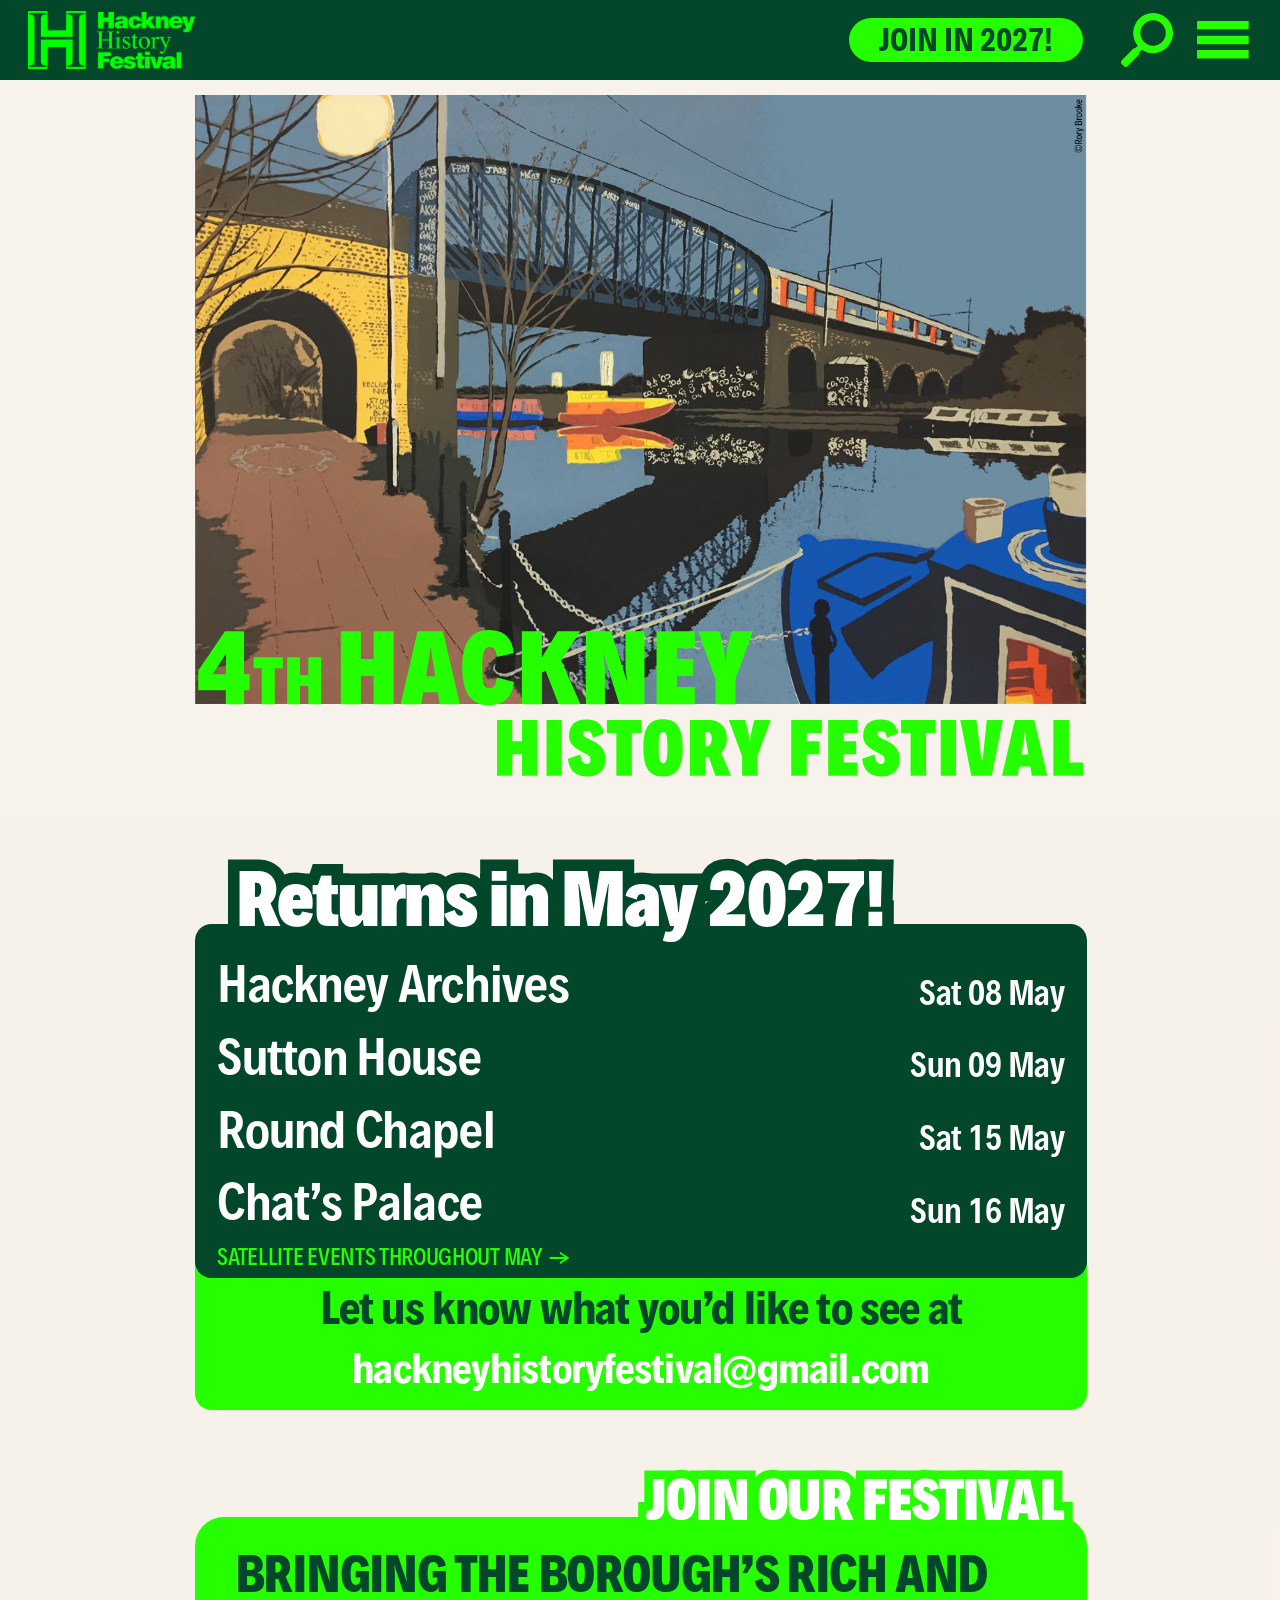
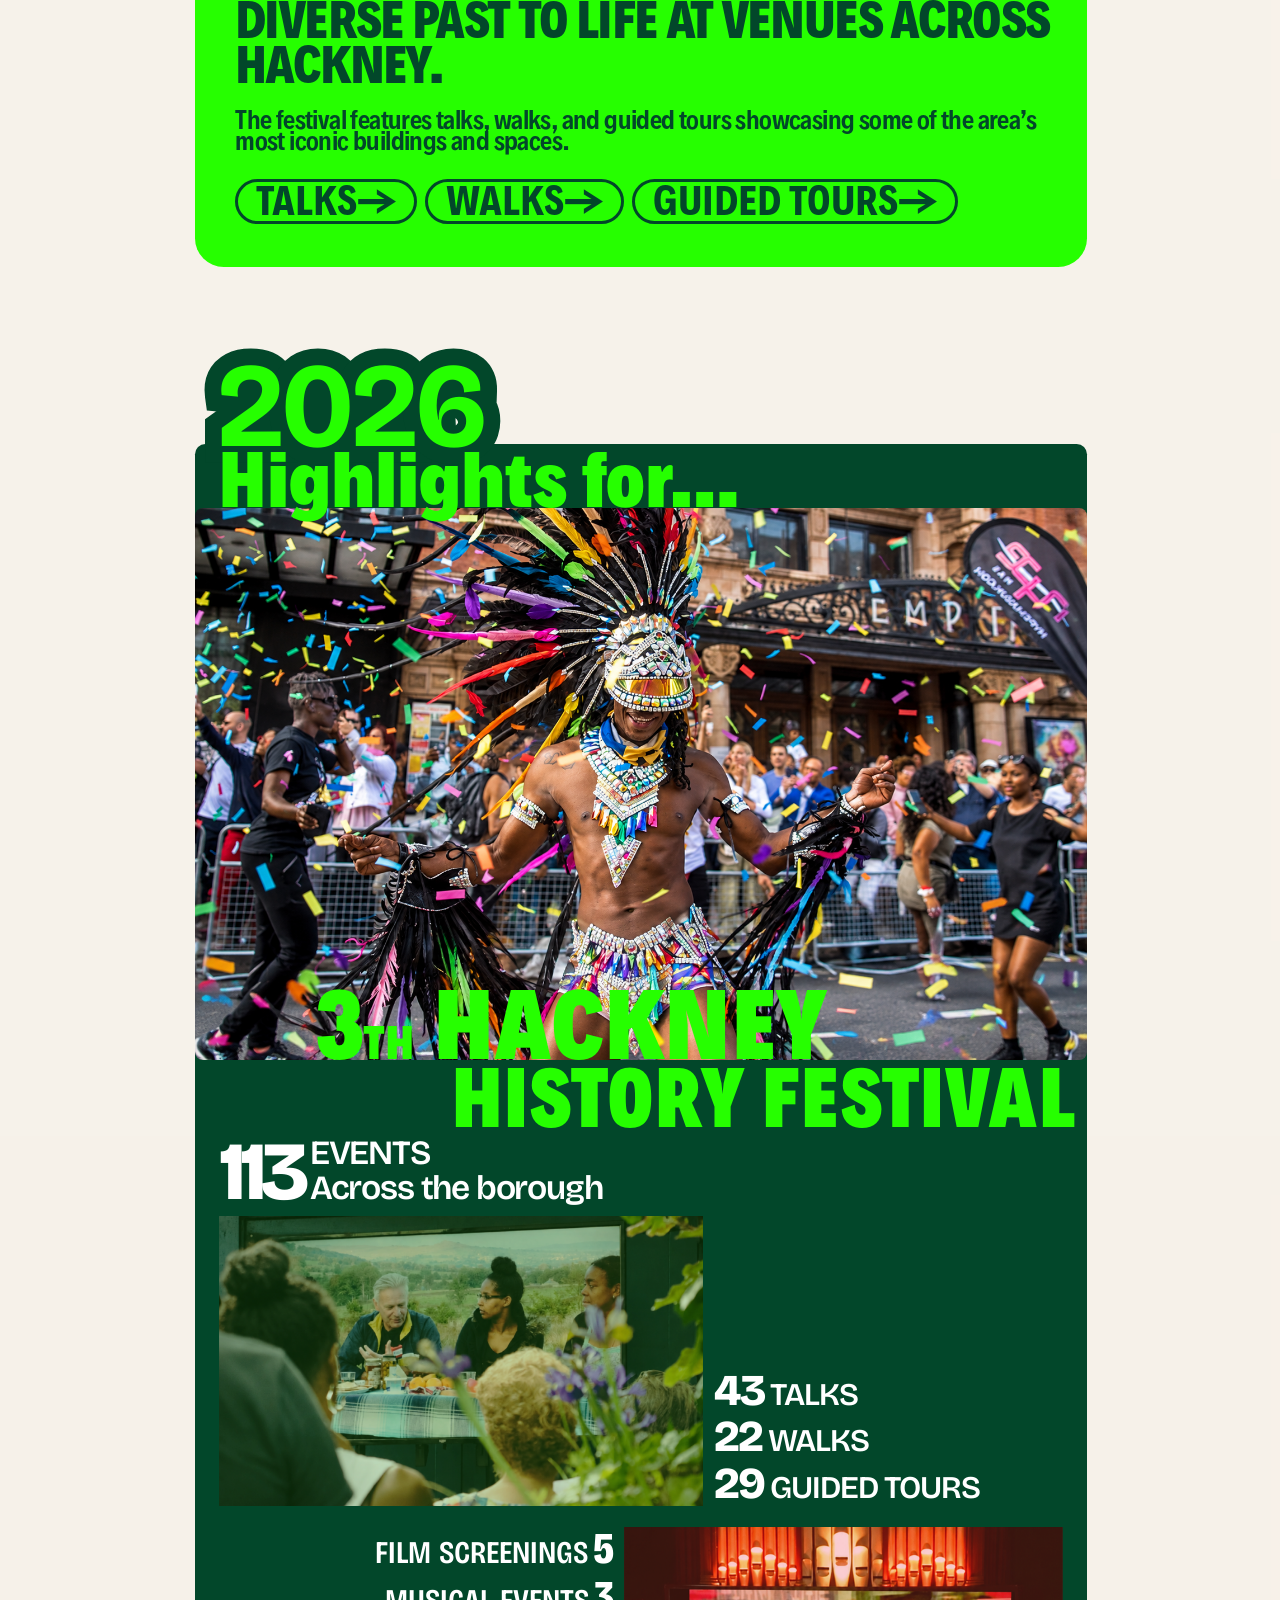
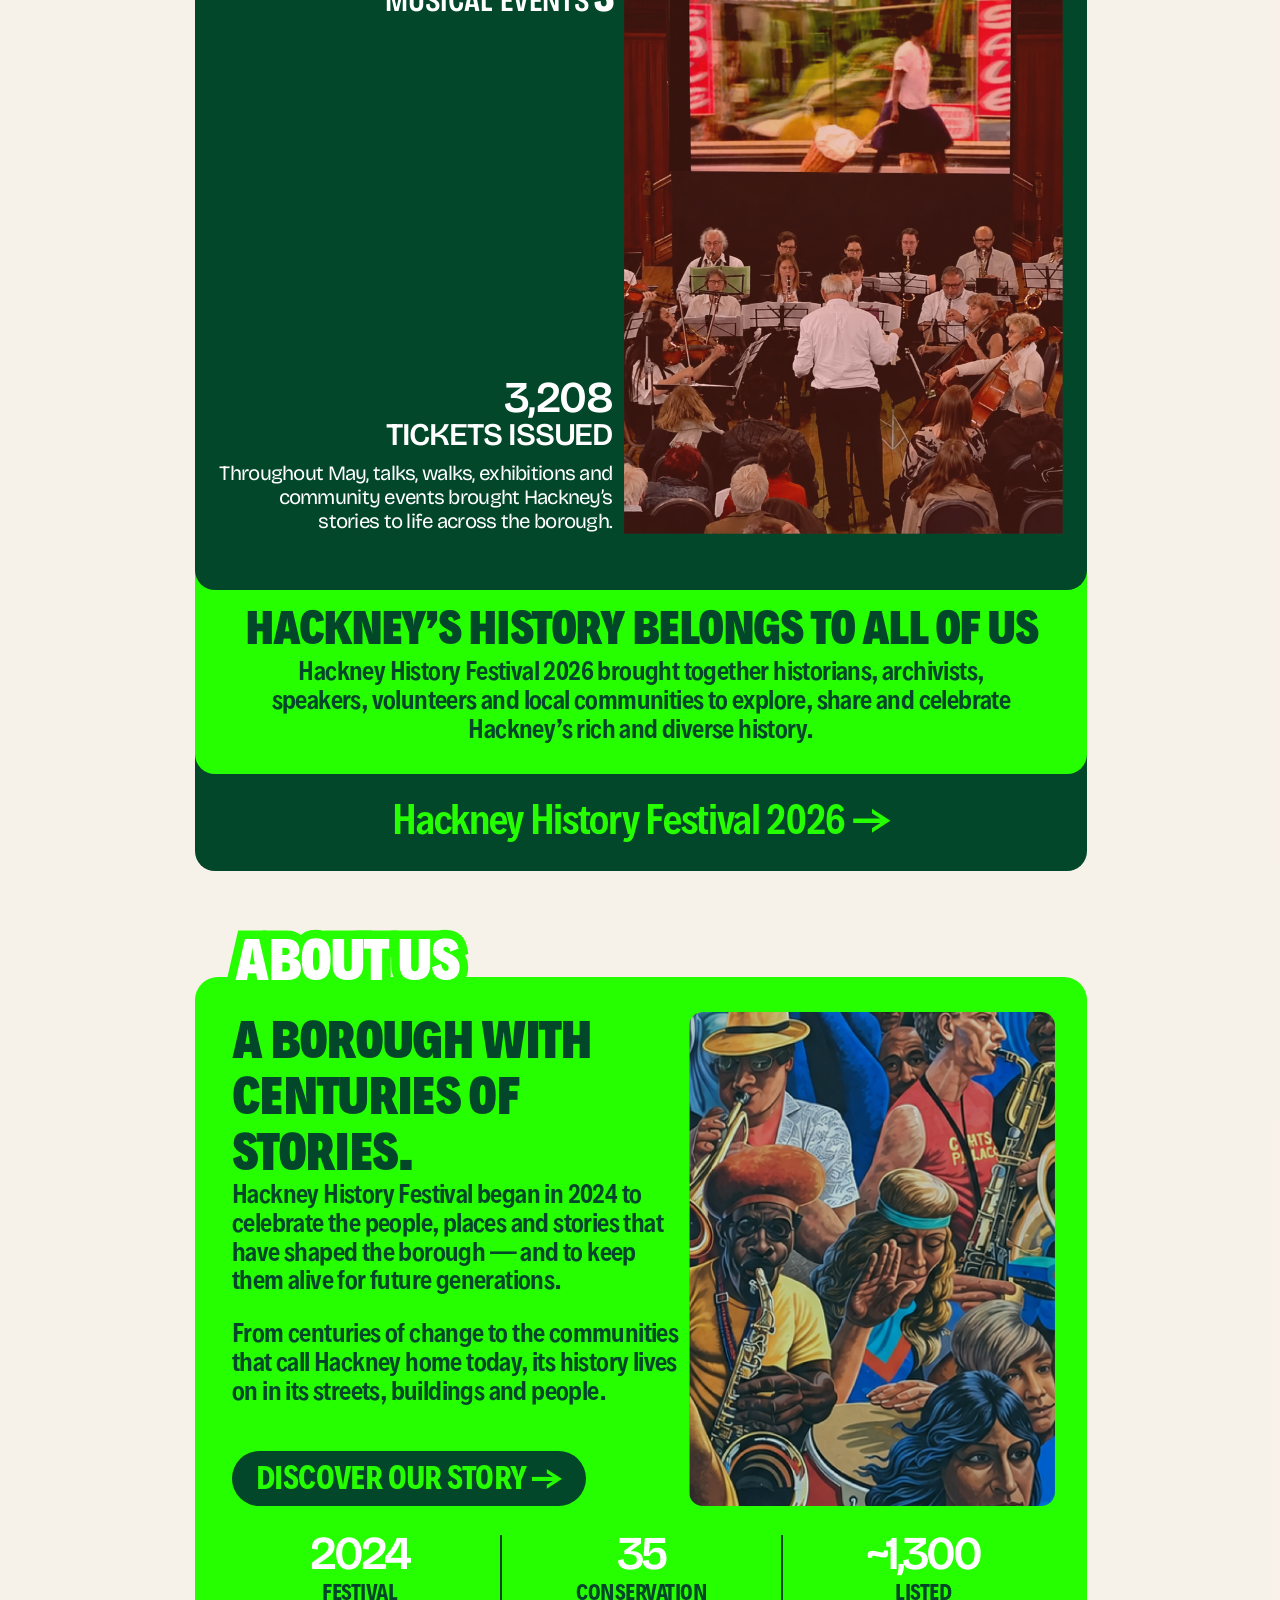
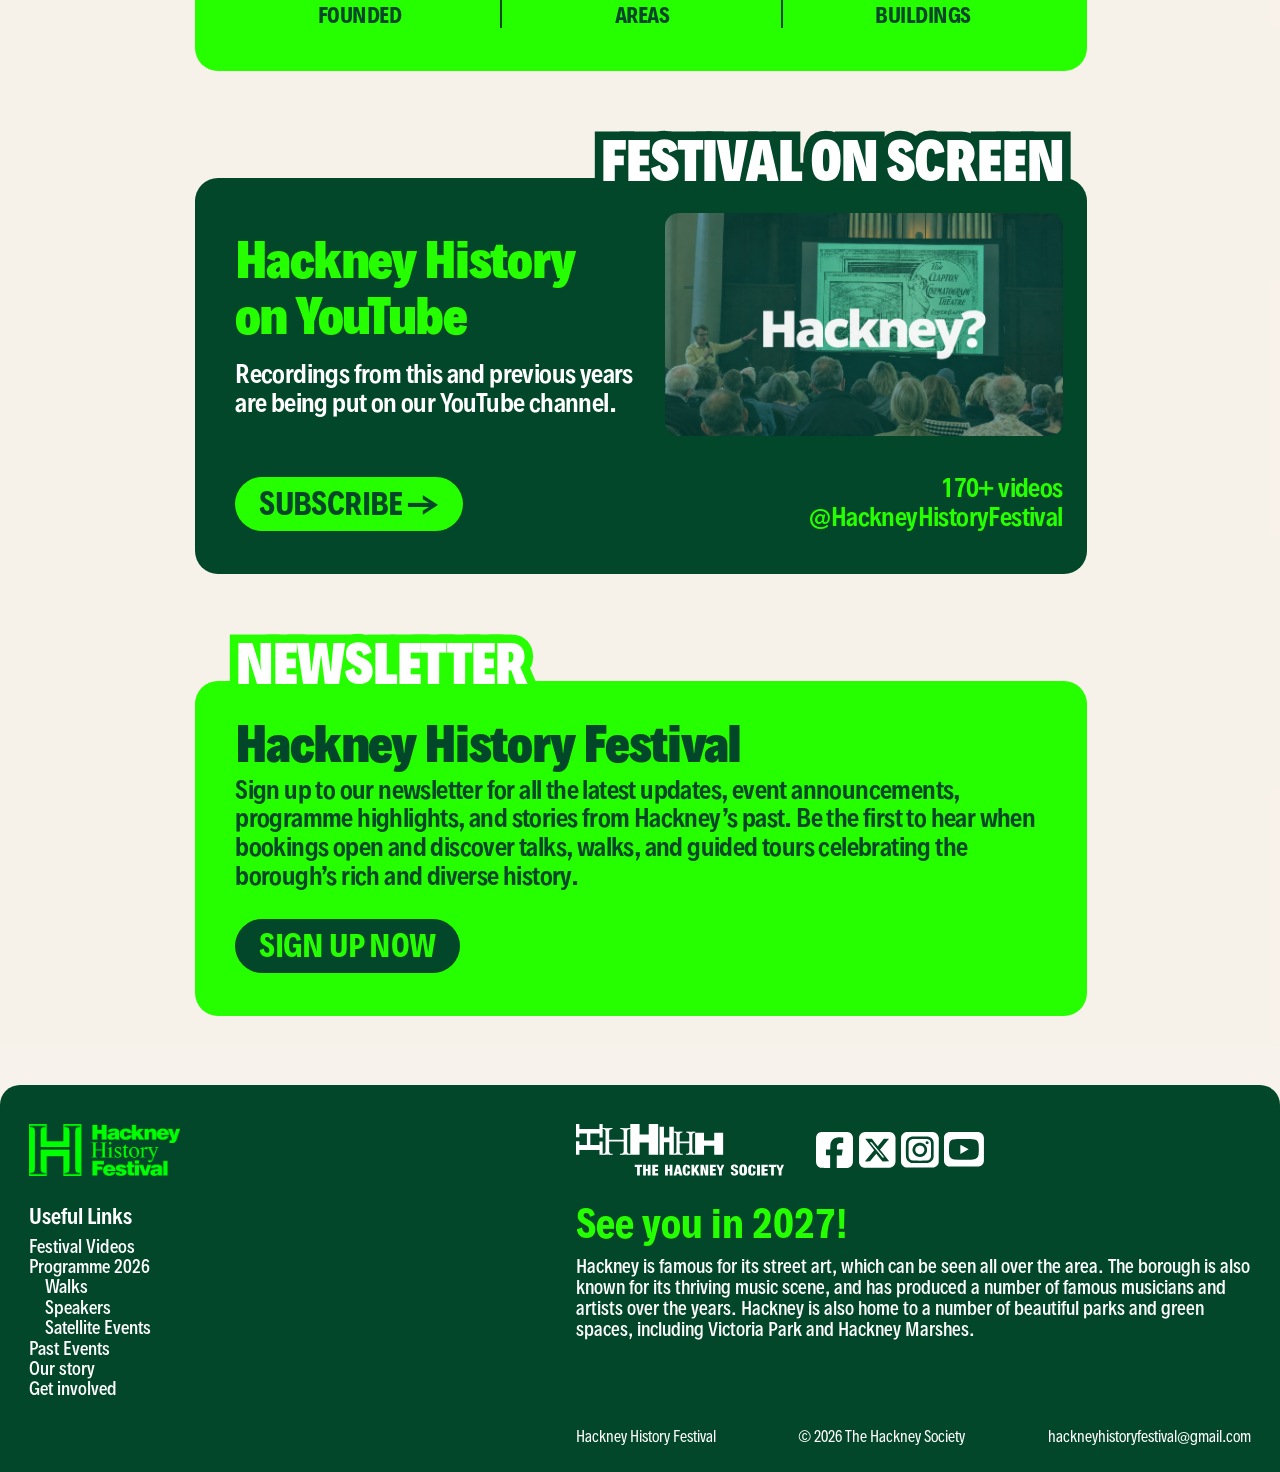
==== commit 0a45c36a: "* padding" ====
--- a/page/index.html
+++ b/page/index.html
@@ -57,8 +57,8 @@
         </div>
       </header>
 
-      <main id="main-content">
-        <section class="hero" aria-label="4th Hackney History Festival">
+      <main class="home-modules" id="main-content">
+        <section class="home-module home-module--hero hero" aria-label="4th Hackney History Festival">
           <h1 class="visually-hidden">4th Hackney History Festival</h1>
           <div class="hero-artwork" aria-hidden="true">
             <img
@@ -78,69 +78,74 @@
           </div>
         </section>
 
-        <section class="festival-dates" aria-labelledby="festival-dates-heading">
-          <h2 class="festival-dates-heading content-card" id="festival-dates-heading">
-            <span class="festival-type-layer">
-              <span class="festival-type-outline" aria-hidden="true">Returns in May 2027!</span>
-              <span class="festival-type-foreground">Returns in May 2027!</span>
-            </span>
-          </h2>
-
-          <div class="festival-dates-panel content-card">
-            <div class="festival-dates-content">
-              <div class="festival-date-row">
-                <h3>Hackney Archives</h3>
-                <time datetime="2027-05-08">Sat 08 May</time>
-              </div>
-              <div class="festival-date-row">
-                <h3>Sutton House</h3>
-                <time datetime="2027-05-09">Sun 09 May</time>
-              </div>
-              <div class="festival-date-row">
-                <h3>Round Chapel</h3>
-                <time datetime="2027-05-15">Sat 15 May</time>
-              </div>
-              <div class="festival-date-row">
-                <h3>Chat’s Palace</h3>
-                <time datetime="2027-05-16">Sun 16 May</time>
-              </div>
-              <p class="festival-satellite-events">
-                <span>SATELLITE EVENTS THROUGHOUT MAY</span>
-                <span aria-hidden="true">→</span>
-              </p>
-            </div>
-          </div>
-        </section>
-
-        <section class="contact-section" aria-label="Contact the festival team">
+        <section class="home-module home-module--dates-contact" aria-label="Festival dates and contact the festival team">
+          <section class="festival-dates" aria-labelledby="festival-dates-heading">
+            <h2 class="festival-dates-heading content-card" id="festival-dates-heading">
+              <span class="festival-type-layer">
+                <span class="festival-type-outline" aria-hidden="true">Returns in May 2027!</span>
+                <span class="festival-type-foreground">Returns in May 2027!</span>
+              </span>
+            </h2>
+
+            <div class="festival-dates-panel content-card">
+              <div class="festival-dates-content">
+                <div class="festival-date-row">
+                  <h3>Hackney Archives</h3>
+                  <time datetime="2027-05-08">Sat 08 May</time>
+                </div>
+                <div class="festival-date-row">
+                  <h3>Sutton House</h3>
+                  <time datetime="2027-05-09">Sun 09 May</time>
+                </div>
+                <div class="festival-date-row">
+                  <h3>Round Chapel</h3>
+                  <time datetime="2027-05-15">Sat 15 May</time>
+                </div>
+                <div class="festival-date-row">
+                  <h3>Chat’s Palace</h3>
+                  <time datetime="2027-05-16">Sun 16 May</time>
+                </div>
+                <p class="festival-satellite-events">
+                  <span>SATELLITE EVENTS THROUGHOUT MAY</span>
+                  <span aria-hidden="true">→</span>
+                </p>
+              </div>
+            </div>
+          </section>
+
           <div class="contact-card content-card">
             <p class="contact-card-message">Let us know what you’d like to see at</p>
             <a class="contact-card-email" href="mailto:hackneyhistoryfestival@gmail.com">
               hackneyhistoryfestival@gmail.com
             </a>
           </div>
-
-          <section class="join-festival" aria-labelledby="join-festival-heading">
-            <div class="join-festival-card content-card">
-              <h2 class="join-festival-tab" id="join-festival-heading">JOIN OUR FESTIVAL</h2>
-
+        </section>
+
+        <section class="home-module home-module--join join-festival" aria-labelledby="join-festival-heading">
+          <div class="join-festival-frame content-card">
+            <h2 class="join-festival-tab" id="join-festival-heading">JOIN OUR FESTIVAL</h2>
+
+            <div class="join-festival-card">
               <div class="join-festival-content">
-                <p class="join-festival-headline">
-                  Bringing the borough’s rich and diverse past to life at venues across Hackney.
-                </p>
-                <p class="join-festival-copy">
-                  The festival features talks, walks, and guided tours showcasing some of the area’s most iconic buildings and spaces.
-                </p>
-                <nav class="join-festival-actions" aria-label="Festival activities">
-                  <a href="#festival-dates-heading">Talks <span aria-hidden="true">→</span></a>
-                  <a href="#festival-dates-heading">Walks <span aria-hidden="true">→</span></a>
-                  <a href="#festival-dates-heading">Guided tours <span aria-hidden="true">→</span></a>
-                </nav>
-              </div>
-            </div>
-          </section>
-
-          <div class="hhf-2026-surface content-card" id="festival-2026-highlights">
+              <p class="join-festival-headline">
+                Bringing the borough’s rich and diverse past to life at venues across Hackney.
+              </p>
+              <p class="join-festival-copy">
+                The festival features talks, walks, and guided tours showcasing some of the area’s most iconic buildings and spaces.
+              </p>
+              <nav class="join-festival-actions" aria-label="Festival activities">
+                <a href="#festival-dates-heading">Talks <span aria-hidden="true">→</span></a>
+                <a href="#festival-dates-heading">Walks <span aria-hidden="true">→</span></a>
+                <a href="#festival-dates-heading">Guided tours <span aria-hidden="true">→</span></a>
+              </nav>
+              </div>
+            </div>
+          </div>
+        </section>
+
+        <section class="home-module home-module--highlights-recap" aria-label="2026 highlights and festival recap">
+          <div class="hhf-2026-frame content-card">
+            <div class="hhf-2026-surface" id="festival-2026-highlights">
             <div class="hhf-2026-composition">
               <div class="hhf-2026-heading" aria-label="2026 Highlights for…">
                 <p class="hhf-2026-year">
@@ -165,10 +170,10 @@
               </figure>
             </div>
           </div>
-        </section>
-
-        <section class="festival-recap" aria-label="2026 festival recap">
-          <div class="recap-frame">
+          </div>
+          <section class="festival-recap" aria-label="2026 festival recap">
+
+            <div class="recap-frame">
             <div class="recap-panel">
               <div class="recap-overview" aria-label="113 events across the borough">
                 <p class="recap-event-count">113</p>
@@ -237,11 +242,12 @@
             <section class="recap-follow-up" aria-label="Learn more about Hackney History Festival 2026">
               <p>Hackney History Festival 2026 <span aria-hidden="true">→</span></p>
             </section>
-          </div>
-        </section>
-
-        <section class="about-us-section" aria-labelledby="about-us-heading">
-          <div class="about-us-card content-card">
+            </div>
+          </section>
+        </section>
+
+        <section class="home-module home-module--about about-us-section" aria-labelledby="about-us-heading">
+          <div class="about-us-frame content-card">
             <h2 class="about-us-tab card-tab" id="about-us-heading">
               <span class="about-us-type-layer card-tab-layer">
                 <span class="about-us-type-outline card-tab-outline" aria-hidden="true">ABOUT US</span>
@@ -250,7 +256,8 @@
               </span>
             </h2>
 
-            <div class="about-us-copy">
+            <div class="about-us-card">
+              <div class="about-us-copy">
               <h3>A borough with<br>centuries of<br>stories.</h3>
               <div class="about-us-description">
                 <p>
@@ -289,11 +296,12 @@
                 <dd>Listed<br>buildings</dd>
               </div>
             </dl>
-          </div>
-        </section>
-
-        <section class="festival-on-screen-section" aria-labelledby="festival-on-screen-heading">
-          <div class="festival-on-screen-card content-card">
+            </div>
+          </div>
+        </section>
+
+        <section class="home-module home-module--screen festival-on-screen-section" aria-labelledby="festival-on-screen-heading">
+          <div class="festival-on-screen-frame content-card">
             <h2 class="festival-on-screen-tab" id="festival-on-screen-heading">
               <span class="festival-on-screen-type-layer">
                 <span class="festival-on-screen-type-outline" aria-hidden="true">FESTIVAL ON SCREEN</span>
@@ -301,7 +309,8 @@
               </span>
             </h2>
 
-            <div class="festival-on-screen-copy">
+            <div class="festival-on-screen-card">
+              <div class="festival-on-screen-copy">
               <h3>Hackney History<br>on YouTube</h3>
               <p>Recordings from this and previous years are being put on our YouTube channel.</p>
             </div>
@@ -321,11 +330,12 @@
               alt="Audience watching a Hackney history talk on screen"
             >
             <p class="festival-on-screen-video-count">170+ videos<br>@HackneyHistoryFestival</p>
-          </div>
-        </section>
-
-        <section class="newsletter-section" aria-labelledby="newsletter-heading">
-          <div class="newsletter-card content-card">
+            </div>
+          </div>
+        </section>
+
+        <section class="home-module home-module--newsletter newsletter-section" aria-labelledby="newsletter-heading">
+          <div class="newsletter-frame content-card">
             <h2 class="card-tab" id="newsletter-heading">
               <span class="card-tab-layer">
                 <span class="card-tab-outline" aria-hidden="true">NEWSLETTER</span>
@@ -333,7 +343,8 @@
               </span>
             </h2>
 
-            <div class="newsletter-content">
+            <div class="newsletter-card">
+              <div class="newsletter-content">
               <h3>Hackney History Festival</h3>
               <p>
                 Sign up to our newsletter for all the latest updates, event announcements,
@@ -342,6 +353,7 @@
                 rich and diverse history.
               </p>
               <button class="newsletter-signup" type="button"><span>sign up now</span></button>
+              </div>
             </div>
           </div>
         </section>
--- a/page/index.css
+++ b/page/index.css
@@ -69,6 +69,32 @@
   background: transparent;
 }
 
+/* Homepage module rhythm begins at Festival dates. The hero has its own
+   standalone artwork calculation above it. Every following module declares
+   its own responsive space before and after, so the WordPress block version
+   can later expose either edge without relying on one global half-gap. */
+.home-page {
+  --home-dates-contact-space-before: clamp(39px, 3.05vw, 39.12px);
+  --home-dates-contact-space-after: clamp(29.4px, 2.3vw, 30px);
+
+  --home-join-space-before: clamp(39px, 3.05vw, 39.12px);
+  --home-join-space-after: clamp(29.4px, 2.3vw, 30px);
+
+  --home-highlights-recap-space-before: clamp(39px, 3.05vw, 39.12px);
+  --home-highlights-recap-space-after: clamp(29.4px, 2.3vw, 30px);
+
+  --home-about-space-before: clamp(39px, 3.05vw, 39.12px);
+  --home-about-space-after: clamp(29.4px, 2.3vw, 30px);
+
+  --home-screen-space-before: clamp(39px, 3.05vw, 39.12px);
+  --home-screen-space-after: clamp(29.4px, 2.3vw, 30px);
+
+  --home-newsletter-space-before: clamp(39px, 3.05vw, 39.12px);
+  --home-newsletter-space-after: clamp(29.4px, 2.3vw, 30px);
+
+  --home-footer-space-before: clamp(39px, 3.05vw, 39.12px);
+}
+
 body.panel-open {
   overflow: hidden;
 }
@@ -271,7 +297,12 @@
 @media (min-width: 1201px) {
   .hero {
     place-items: start center;
-    padding-bottom: calc(var(--hero-top-gap) + var(--hero-title-overflow, 0px));
+    /* The Hero owns the desktop clearance before the first editable module.
+       Keep the former 24px dates-heading offset here so Festival dates itself
+       begins only with its shared module padding. */
+    padding-bottom: calc(
+      var(--hero-top-gap) + var(--hero-title-overflow, 0px) + 24px
+    );
   }
 
   .hero-artwork-image {
@@ -287,7 +318,7 @@
 
   .festival-dates .festival-dates-heading {
     box-sizing: border-box;
-    margin-top: 24px;
+    margin-top: 0;
     padding: 0;
   }
 
@@ -369,9 +400,20 @@
 
 /* Join our Festival */
 .join-festival {
-  /* Match the shared gap used before the Newsletter card below. */
-  padding: clamp(68.4px, 5.4vw, 104.4px) 0 0;
+  padding: var(--home-join-space-before) 0 var(--home-join-space-after);
   background: var(--page-canvas);
+}
+
+.join-festival-frame,
+.hhf-2026-frame,
+.about-us-frame,
+.festival-on-screen-frame,
+.newsletter-frame {
+  container-type: inline-size;
+}
+
+.join-festival-frame {
+  --card-inline-end: var(--standard-card-inline-end);
 }
 
 .join-festival-card {
@@ -386,11 +428,12 @@
 }
 
 .join-festival-tab {
-  position: absolute;
-  right: var(--standard-card-inline-end);
-  bottom: calc(100% - var(--standard-card-tab-overlap));
+  position: relative;
   z-index: 1;
-  margin: 0;
+  display: flex;
+  justify-content: end;
+  padding-right: var(--card-inline-end);
+  margin: 0 0 calc(-1 * var(--standard-card-tab-overlap));
   color: var(--page-white);
   font-family: "Decalotype", Arial, sans-serif;
   font-size: var(--standard-card-tab-size);
@@ -582,11 +625,21 @@
   letter-spacing: -0.015em;
 }
 
-/* Contact and 2026 recap */
-.contact-section {
-  --recap-intro-bottom-space: clamp(25.2px, 2.8125vw, 54px);
+/* Festival dates and contact are a single editorial module. */
+.home-module--dates-contact {
   display: flow-root;
-  padding-bottom: 0;
+  /* Hero keeps its separate composition, while this first editable module
+     still owns both of its standard block edges. */
+  padding: var(--home-dates-contact-space-before) 0 var(--home-dates-contact-space-after);
+  background: var(--page-canvas);
+}
+
+/* Highlights and the 2026 recap now share one module boundary. Keep the
+   existing block formatting context so the visual composition is unchanged. */
+.home-module--highlights-recap {
+  display: flow-root;
+  /* The intentional internal recap overlap stays inside this one module. */
+  padding: var(--home-highlights-recap-space-before) 0 var(--home-highlights-recap-space-after);
   background: var(--page-canvas);
 }
 
@@ -639,11 +692,21 @@
 }
 
 .hhf-2026-surface {
+  --recap-intro-bottom-space: clamp(25.2px, 2.8125vw, 54px);
   container-type: inline-size;
   position: relative;
-  margin-top: clamp(32px, 3.33335vw, 64px);
+  margin-top: 0;
   padding-bottom: var(--recap-intro-bottom-space);
   background: transparent;
+}
+
+/* The 2026 lock-up rises above the artwork. Its frame contributes the same
+   height in normal flow, so the module's top padding begins above the label,
+   rather than above only the artwork. */
+.hhf-2026-frame::before {
+  display: block;
+  height: 1.07cqw;
+  content: "";
 }
 
 /* The dark field and every typographic layer are editable HTML/CSS. */
@@ -801,10 +864,10 @@
   text-align: right;
 }
 
-/* Reuse this class for every future activity or contact card. */
+/* Reuse this class for a contact card or for the frame that contains a
+   raised-label card. A labelled frame owns both the tab and card body. */
 .content-card {
-  /* Shared vertical inset for reusable feature cards. The raised title tabs
-     intentionally sit outside this content boundary. */
+  /* Shared vertical inset for reusable feature-card bodies. */
   --card-content-block-start: var(--standard-card-content-block-start);
   --card-content-block-end: var(--standard-card-content-block-end);
   box-sizing: border-box;
@@ -1153,8 +1216,13 @@
 
 /* About us */
 .about-us-section {
-  padding: clamp(68.4px, 5.4vw, 104.4px) 0 0;
+  padding: var(--home-about-space-before) 0 var(--home-about-space-after);
   background: var(--page-canvas);
+}
+
+.about-us-frame,
+.newsletter-frame {
+  --card-inline-start: var(--standard-card-inline-start);
 }
 
 .about-us-card {
@@ -1341,8 +1409,7 @@
 
 /* Festival on Screen */
 .festival-on-screen-section {
-  /* Match the Festival on Screen → Newsletter gap exactly. */
-  padding: clamp(68.4px, 5.4vw, 104.4px) 0 0;
+  padding: var(--home-screen-space-before) 0 var(--home-screen-space-after);
   background: var(--page-canvas);
 }
 
@@ -1356,11 +1423,12 @@
 }
 
 .festival-on-screen-tab {
-  position: absolute;
-  right: var(--standard-card-inline-end);
-  bottom: calc(100% - var(--standard-card-tab-overlap));
+  position: relative;
   z-index: 1;
-  margin: 0;
+  display: flex;
+  justify-content: end;
+  padding-right: var(--standard-card-inline-end);
+  margin: 0 0 calc(-1 * var(--standard-card-tab-overlap));
   color: var(--page-white);
   font-size: var(--standard-card-tab-size);
   font-weight: 900;
@@ -1482,7 +1550,7 @@
 
 /* Newsletter */
 .newsletter-section {
-  padding: clamp(68.4px, 5.4vw, 104.4px) 0 clamp(43.2px, 4.5vw, 86.4px);
+  padding: var(--home-newsletter-space-before) 0 var(--home-newsletter-space-after);
   background: var(--page-canvas);
 }
 
@@ -1499,10 +1567,11 @@
 
 /* Shared raised title treatment for the lime cards. */
 .card-tab {
-  position: absolute;
-  left: var(--card-inline-start);
-  bottom: calc(100% - var(--standard-card-tab-overlap));
-  margin: 0;
+  position: relative;
+  z-index: 1;
+  display: block;
+  padding-left: var(--card-inline-start);
+  margin: 0 0 calc(-1 * var(--standard-card-tab-overlap));
   color: var(--page-white);
   font-size: var(--standard-card-tab-size);
   font-weight: 900;
@@ -1597,6 +1666,8 @@
 /* Footer */
 .site-footer {
   --footer-brand-height: clamp(52px, 3.3854vw, 65px);
+  /* Footer owns a named upper edge just like every homepage module. */
+  margin-top: var(--home-footer-space-before);
   color: var(--page-white);
   background: var(--festival-forest);
   border-radius: clamp(16px, 1.5625vw, 30px) clamp(16px, 1.5625vw, 30px) 0 0;
@@ -2091,17 +2162,24 @@
     --menu-left-inset: var(--header-inline-start);
     --menu-footer-left: clamp(12px, 3.3333vw, 30px);
     --menu-footer-right: clamp(12px, 3.3333vw, 30px);
+    position: fixed;
+    display: flex;
+    flex-direction: column;
     bottom: auto;
     right: 0;
     left: 0;
     width: 100%;
     min-height: 0;
     height: 66.6667dvh;
+    overflow: hidden;
   }
 
   .menu-navigation {
-    min-height: 100%;
-    padding: clamp(124px, 18vw, 162px) var(--menu-left-inset) 0;
+    flex: 1 1 auto;
+    min-height: 0;
+    padding: clamp(124px, 18vw, 162px) var(--menu-left-inset) clamp(28px, 5dvh, 48px);
+    overflow-y: auto;
+    overscroll-behavior: contain;
   }
 
   .menu-primary-links,
@@ -2138,6 +2216,19 @@
   .menu-secondary-links {
     position: static;
     margin-top: clamp(1.5rem, 3.5dvh, 2.25rem);
+  }
+
+  /* The footer owns its own row, so a long navigation list can scroll above it
+     without ever covering the Hackney Society logo or social links. */
+  .menu-footer {
+    position: relative;
+    right: auto;
+    bottom: auto;
+    left: auto;
+    z-index: 2;
+    flex: 0 0 auto;
+    padding: clamp(10px, 1.8dvh, 16px) var(--menu-footer-right) var(--menu-footer-bottom) var(--menu-footer-left);
+    background: var(--festival-forest);
   }
 
   .hackney-society-logo {
@@ -2268,7 +2359,7 @@
     white-space: nowrap;
   }
 
-  .contact-section {
+  .hhf-2026-surface {
     --recap-intro-bottom-space: clamp(28.8px, 7.2vw, 46.8px);
   }
 
@@ -2278,7 +2369,8 @@
   }
 
   .hhf-2026-surface {
-    margin-top: clamp(24px, 6vw, 36px);
+    /* The module boundary now supplies this space on every viewport. */
+    margin-top: 0;
   }
 
   .contact-card {
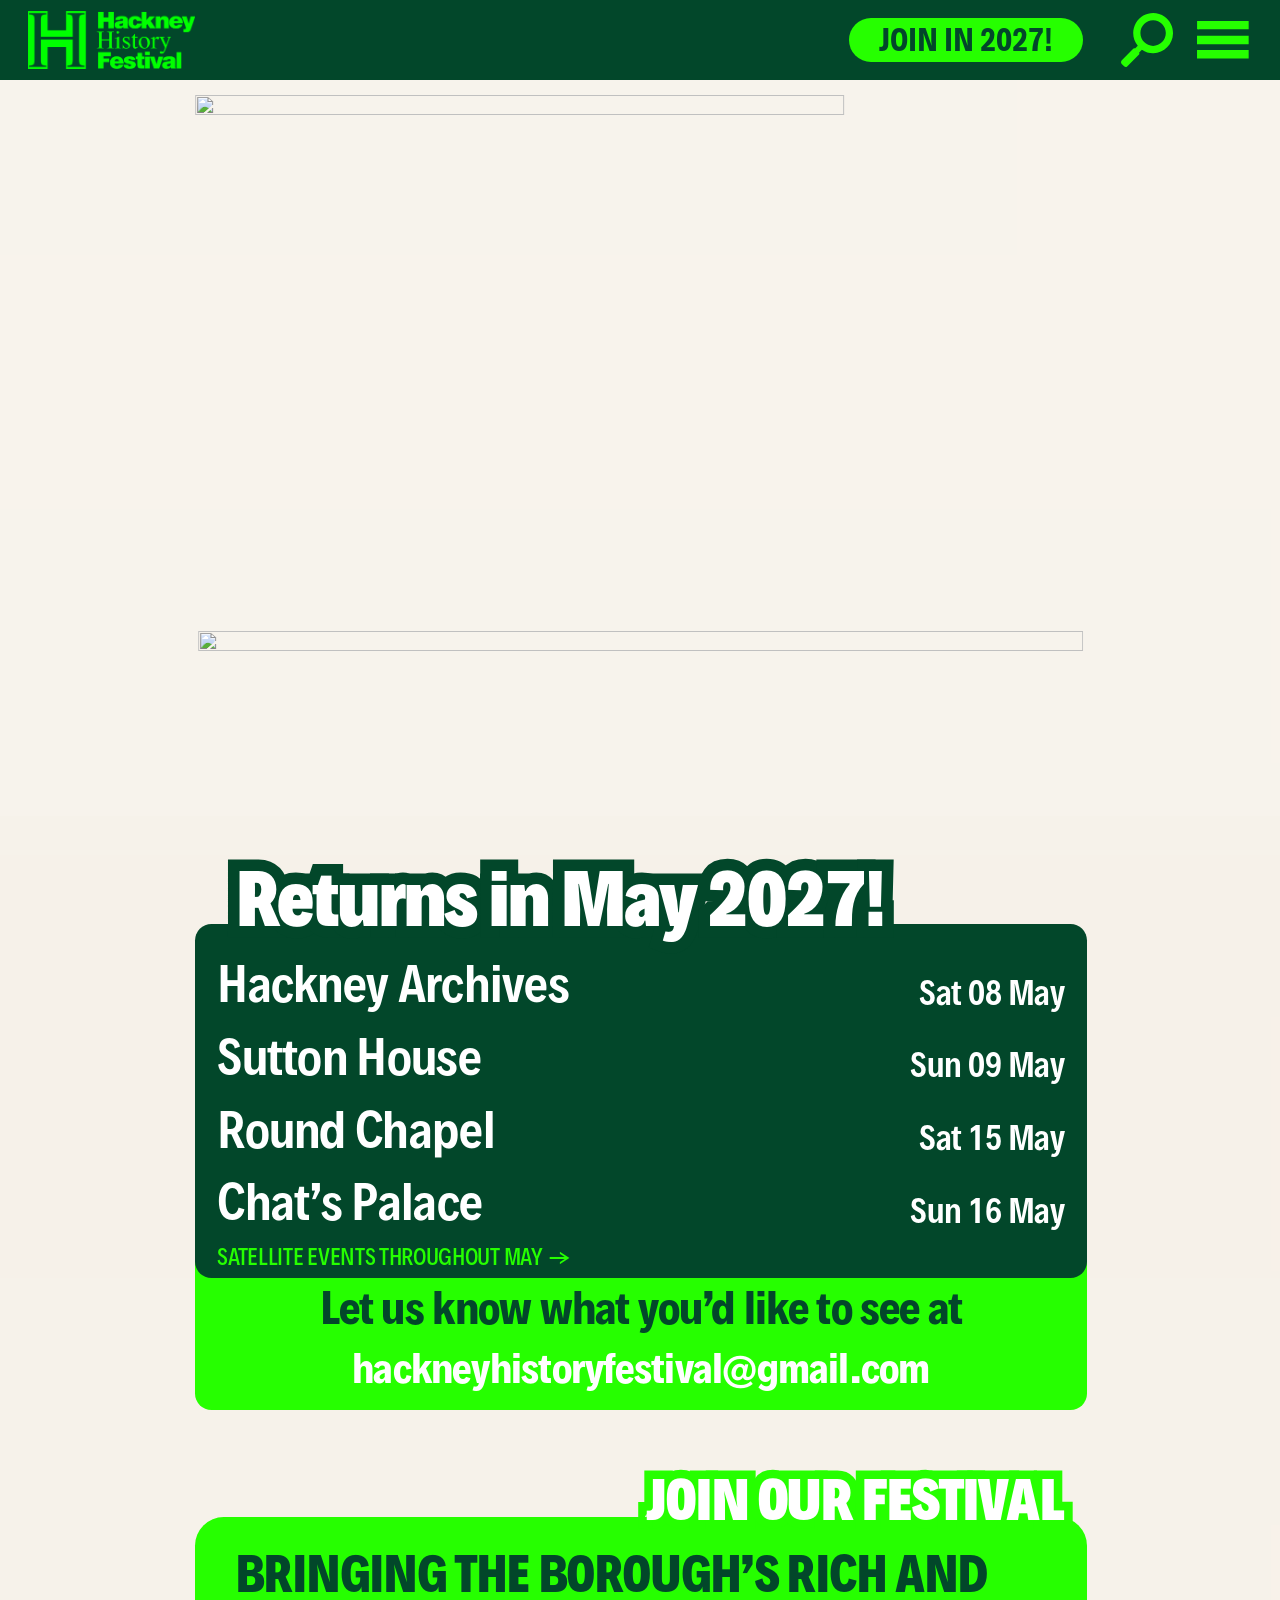
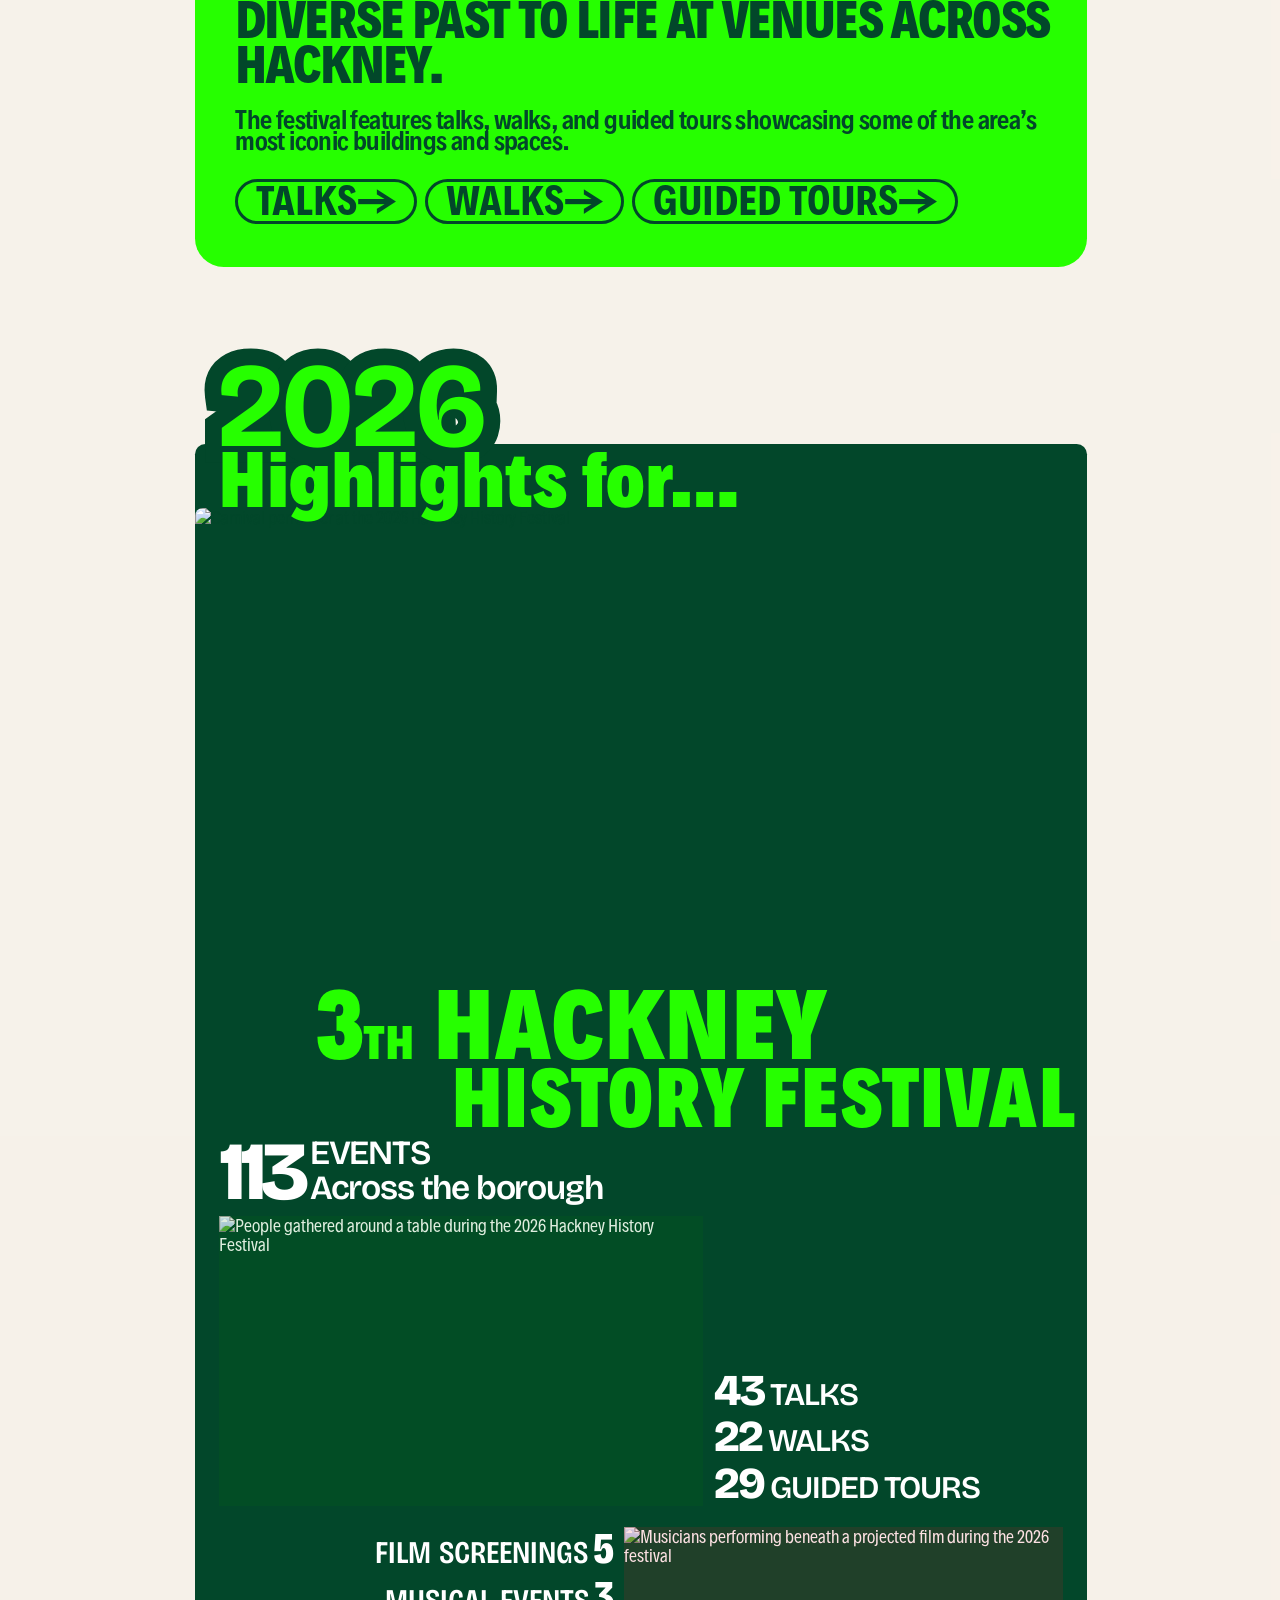
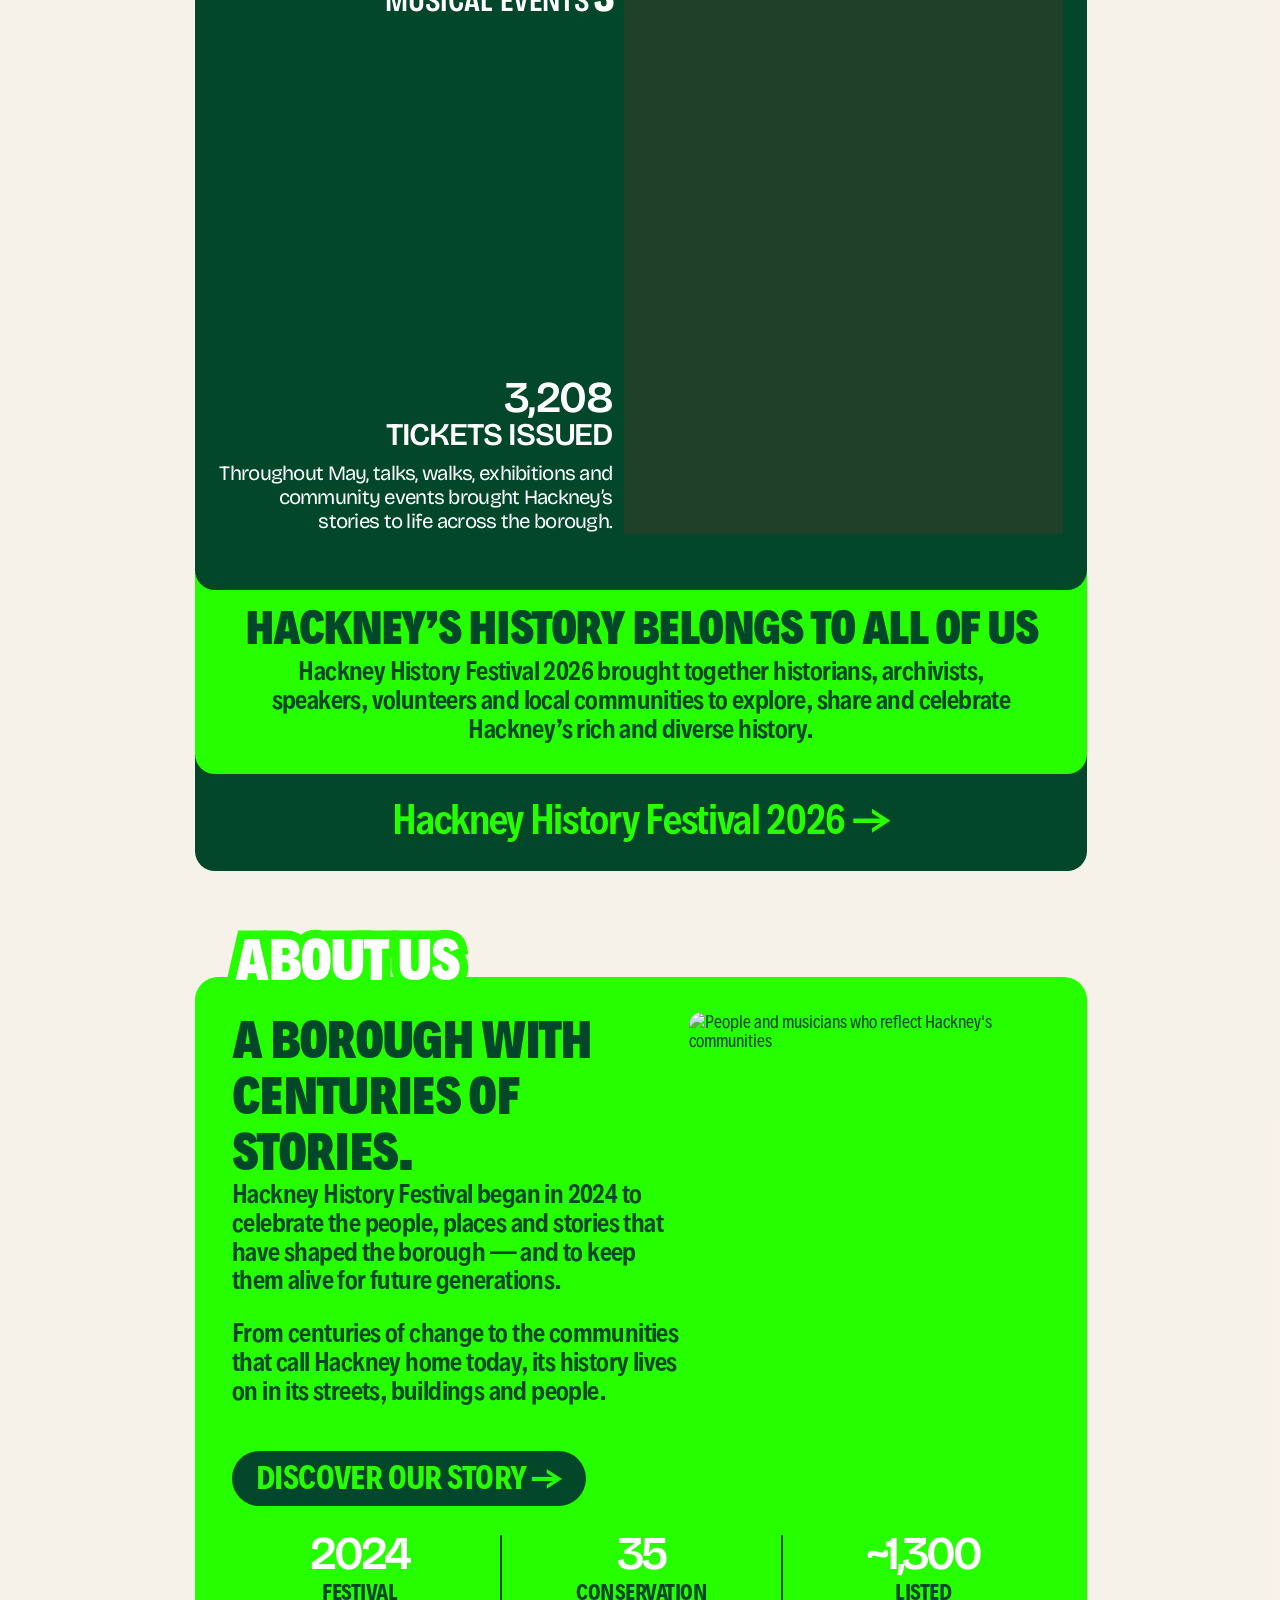
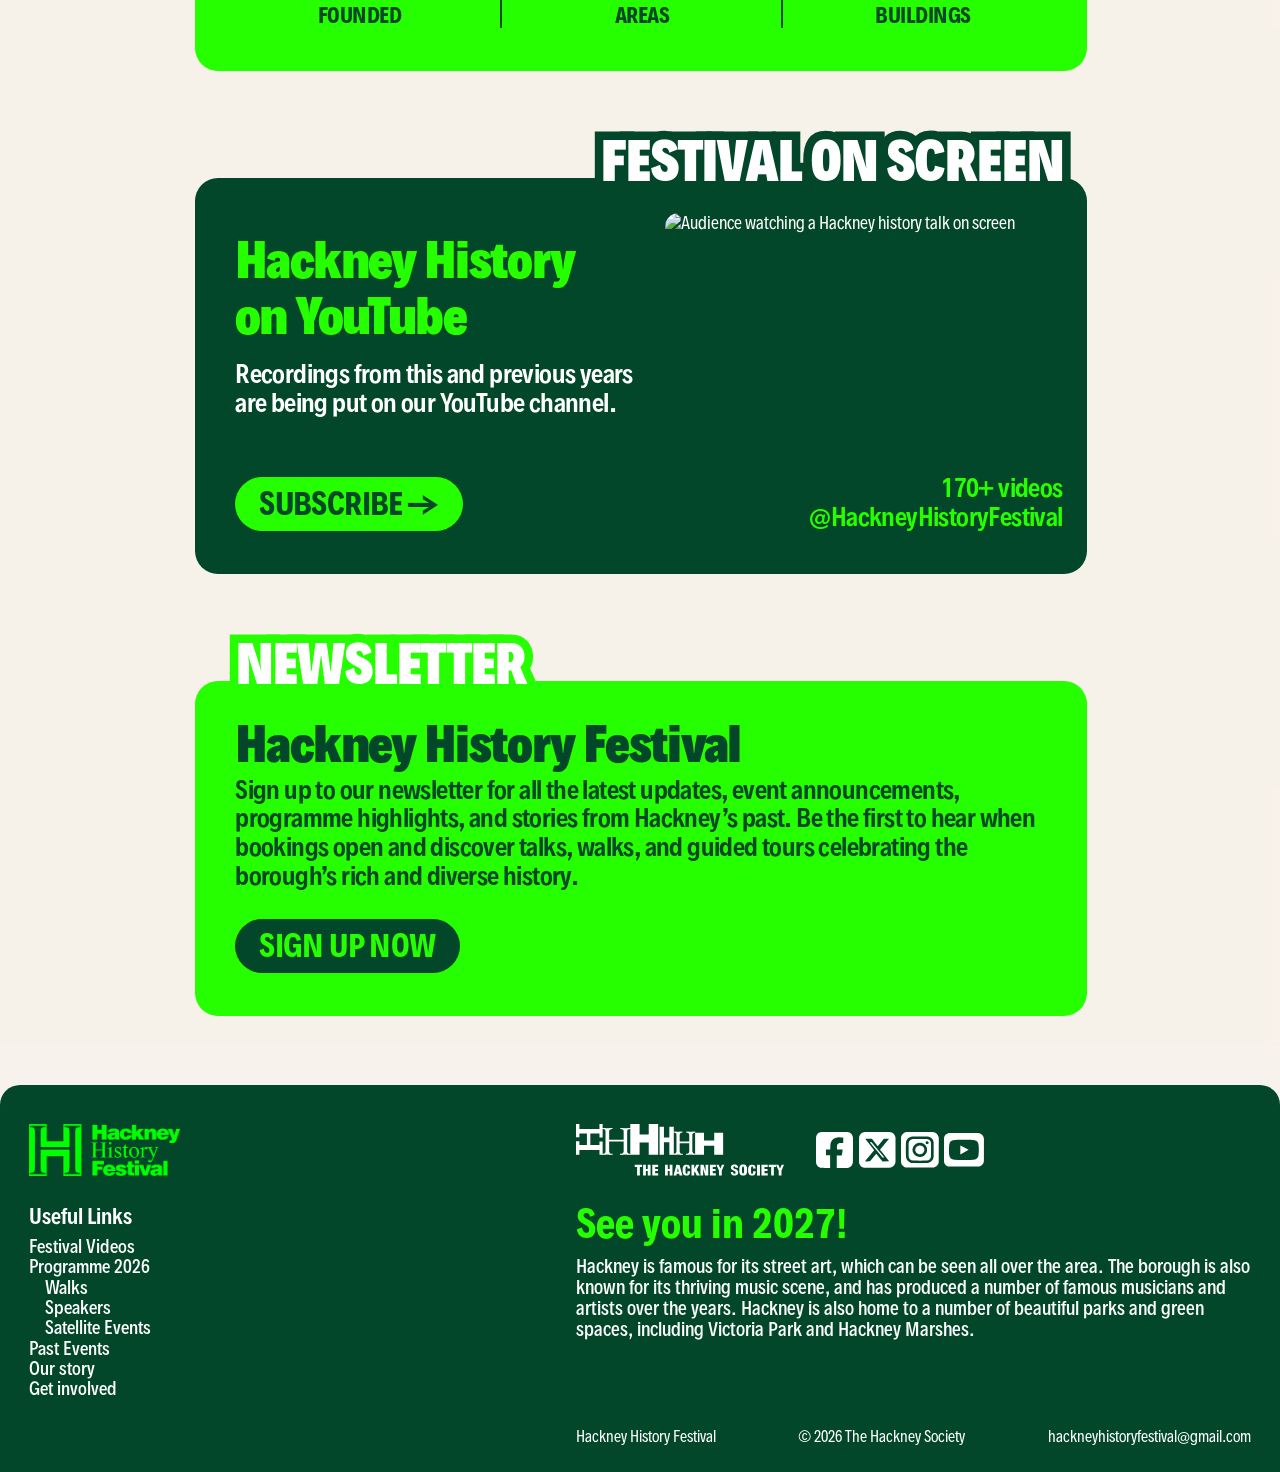
==== commit 966e65c3: "img" ====
--- a/page/index.html
+++ b/page/index.html
@@ -63,14 +63,14 @@
           <div class="hero-artwork" aria-hidden="true">
             <img
               class="hero-artwork-image"
-              src="../img/homepage.png"
+              src="https://pub-8e19c2b5b8f24dcb9b6d180ca00cb37d.r2.dev/img/homepage.png"
               width="1766"
               height="1207"
               alt=""
             >
             <img
               class="hero-artwork-title"
-              src="../img/home-hero-title.svg"
+              src="https://pub-8e19c2b5b8f24dcb9b6d180ca00cb37d.r2.dev/img/home-hero-title.svg"
               width="1377"
               height="228"
               alt=""
@@ -158,7 +158,7 @@
               <figure class="hhf-2026-figure">
                 <img
                   class="hhf-2026-image"
-                  src="../img/HHF2026img.png"
+                  src="https://pub-8e19c2b5b8f24dcb9b6d180ca00cb37d.r2.dev/img/HHF2026img.png"
                   width="1594"
                   height="987"
                   alt="Carnival performer at the 2026 Hackney History Festival"
@@ -186,7 +186,7 @@
               <div class="recap-landscape-layout">
                 <figure class="recap-photo recap-photo--landscape">
                   <img
-                    src="../img/evnet202601.png"
+                    src="https://pub-8e19c2b5b8f24dcb9b6d180ca00cb37d.r2.dev/img/evnet202601.png"
                     width="1472"
                     height="883"
                     alt="People gathered around a table during the 2026 Hackney History Festival"
@@ -221,7 +221,7 @@
 
                 <figure class="recap-photo recap-photo--portrait">
                   <img
-                    src="../img/evnet202602.png"
+                    src="https://pub-8e19c2b5b8f24dcb9b6d180ca00cb37d.r2.dev/img/evnet202602.png"
                     width="1406"
                     height="1941"
                     alt="Musicians performing beneath a projected film during the 2026 festival"
@@ -276,7 +276,7 @@
 
             <img
               class="about-us-image"
-              src="../img/aboutus.png"
+              src="https://pub-8e19c2b5b8f24dcb9b6d180ca00cb37d.r2.dev/img/aboutus.png"
               width="604"
               height="906"
               alt="People and musicians who reflect Hackney's communities"
@@ -324,7 +324,7 @@
 
             <img
               class="festival-on-screen-image"
-              src="../img/youtube.png"
+              src="https://pub-8e19c2b5b8f24dcb9b6d180ca00cb37d.r2.dev/img/youtube.png"
               width="1671"
               height="941"
               alt="Audience watching a Hackney history talk on screen"
@@ -378,7 +378,7 @@
                 <li class="footer-useful-links__nested">Walks</li>
                 <li class="footer-useful-links__nested">Speakers</li>
                 <li class="footer-useful-links__nested">Satellite Events</li>
-                <li class="footer-useful-links__secondary">Past Events</li>
+                <li class="footer-useful-links__secondary"><a href="past-events.html">Past Events</a></li>
                 <li class="footer-useful-links__secondary"><a href="our-story.html">Our story</a></li>
                 <li class="footer-useful-links__secondary"><a href="get-involved.html">Get involved</a></li>
               </ul>
@@ -437,11 +437,10 @@
             <div class="menu-programme-links">
               <a href="main-programme.html">Main Programme</a>
               <a href="satellite-events.html">Satellite Events</a>
-              <a href="walks.html">Walks</a>
               <a href="speakers.html">Speakers</a>
             </div>
             <button type="button">Festival Videos</button>
-            <button type="button">Past Events</button>
+            <a href="past-events.html">Past Events</a>
           </div>
         </div>
 
